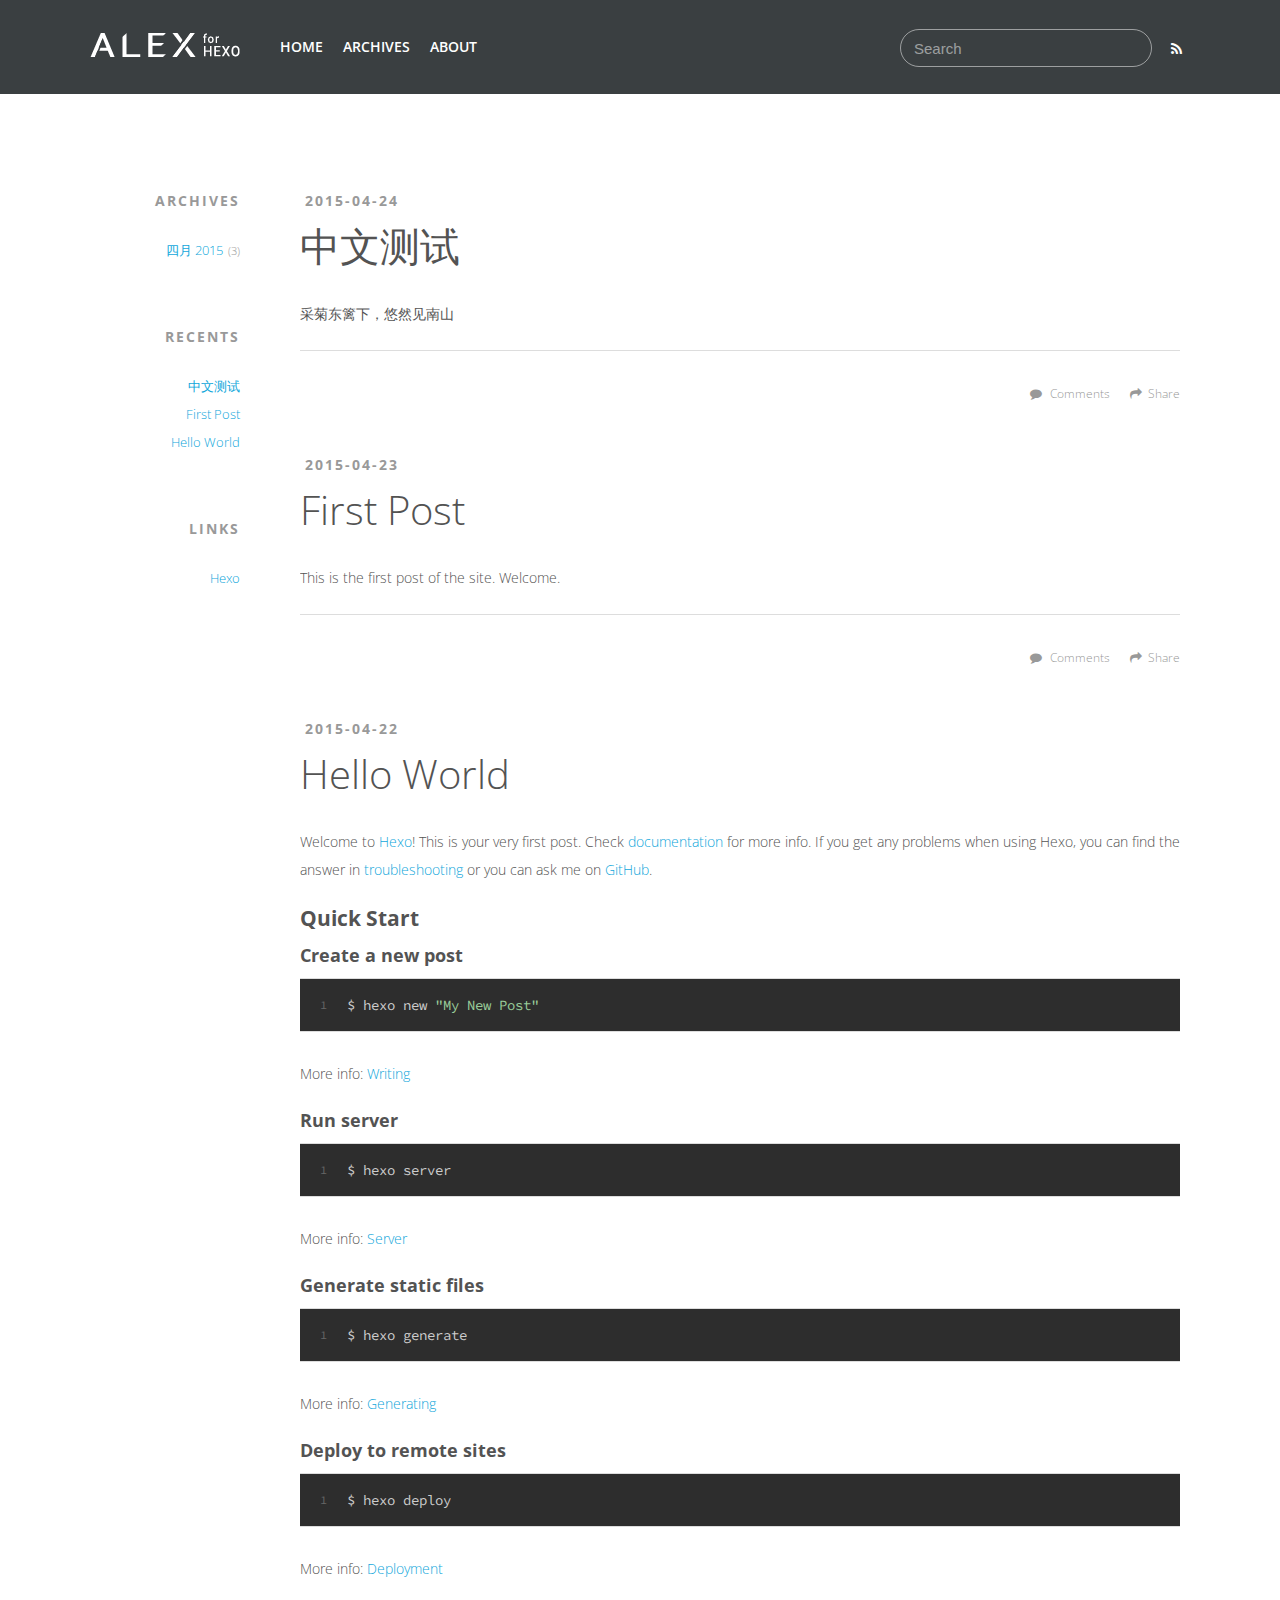
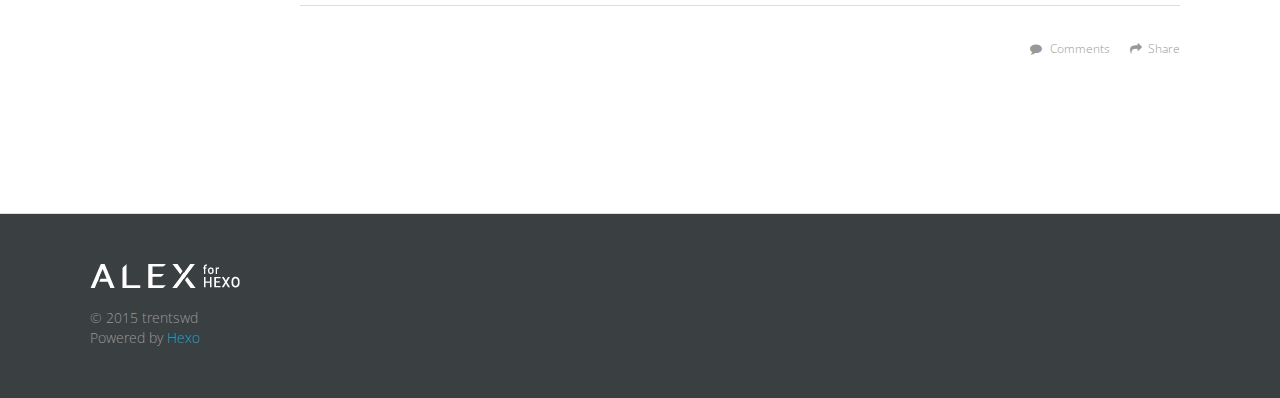
==== index.html @ 7933e140 "initial commit a breef blog base" ====
<!DOCTYPE html>
<html>
<head>
  <meta charset="utf-8">
  
  <title>A Shred</title>
  <meta name="viewport" content="width=device-width, initial-scale=1, maximum-scale=1">
  <meta name="description">
<meta property="og:type" content="website">
<meta property="og:title" content="A Shred">
<meta property="og:url" content="http://trentswd.github.io/index.html">
<meta property="og:site_name" content="A Shred">
<meta property="og:description">
<meta name="twitter:card" content="summary">
<meta name="twitter:title" content="A Shred">
<meta name="twitter:description">
  
    <link rel="alternative" href="/atom.xml" title="A Shred" type="application/atom+xml">
  
  
    <link rel="icon" href="/favicon.png">
  
  <!-- <link href='http://fonts.googleapis.com/css?family=Open+Sans:400,600' rel='stylesheet' type='text/css'> -->
  <!-- <link href="//fonts.googleapis.com/css?family=Source+Code+Pro:400,700" rel="stylesheet" type="text/css"> -->
  <link href="//fonts.useso.com/css?family=Source+Code+Pro:400,700" rel="stylesheet" type="text/css">
  <link href='//fonts.useso.com/css?family=Open+Sans:300,600' rel='stylesheet' type='text/css'>
  <link rel="stylesheet" href="/css/style.css" type="text/css">
  

</head>
<body>
  <div id="container">
    <div id="wrap">
      <header id="header">
  <div id="header-outer" class="outer">
    <a href="/" class="logo">A Shred</a>
    <div id="header-inner" class="inner">
      <nav id="main-nav">
        <a id="main-nav-toggle" class="nav-icon"></a>
        
          <a class="main-nav-link" href="/">Home</a>
        
          <a class="main-nav-link" href="/archives">Archives</a>
        
          <a class="main-nav-link" href="/about/index.html">About</a>
        
      </nav>
      <nav id="sub-nav">
        <div id="search-form-wrap">
          <form action="//google.com/search" method="get" accept-charset="UTF-8" class="search-form"><input type="search" name="q" results="0" class="search-form-input" placeholder="Search"><button type="submit" class="search-form-submit">&#xF002;</button><input type="hidden" name="q" value="site:http://trentswd.github.io"></form>
        </div>
        <a id="nav-search-btn" class="nav-icon" title="Search"></a>
        
          <a id="nav-rss-link" class="nav-icon" href="/atom.xml" title="RSS Feed"></a>
        
        
      </nav>
    </div>
  </div>
</header>
      <nav id="mobile-nav" class="off">
  
    <a href="/" class="mobile-nav-link">Home</a>
  
    <a href="/archives" class="mobile-nav-link">Archives</a>
  
    <a href="/about/index.html" class="mobile-nav-link">About</a>
  
  <div id="search-form-wrap-mobile">
    <form action="//google.com/search" method="get" accept-charset="UTF-8" class="search-form"><input type="search" name="q" results="0" class="search-form-input" placeholder="Search"><button type="submit" class="search-form-submit">&#xF002;</button><input type="hidden" name="q" value="site:http://trentswd.github.io"></form>
  </div>
</nav>
      <div class="outer">
        
          <aside id="sidebar">
  
    
  
    
  <div class="widget-wrap">
    <h3 class="widget-title">Archives</h3>
    <div class="widget">
      <ul class="archive-list"><li class="archive-list-item"><a class="archive-list-link" href="/archives/2015/04/">四月 2015</a><span class="archive-list-count">3</span></li></ul>
    </div>
  </div>

  
    
  <div class="widget-wrap">
    <h3 class="widget-title">Recents</h3>
    <div class="widget">
      <ul>
        
          <li>
            <a href="/2015/04/24/中文测试/">中文测试</a>
          </li>
        
          <li>
            <a href="/2015/04/23/First-Post/">First Post</a>
          </li>
        
          <li>
            <a href="/2015/04/22/hello-world/">Hello World</a>
          </li>
        
      </ul>
    </div>
  </div>

  
    
  
    
  
    
  <div class="widget-wrap">
    <h3 class="widget-title">links</h3>
    <div class="widget">
      <ul>
        
          <li>
            <a href="http://hexo.io">Hexo</a>
          </li>
        
      </ul>
    </div>
  </div>

  
</aside>
        
        <section id="main">
  
    <article id="post-中文测试" class="article article-type-post" itemscope itemprop="blogPost">
  <div class="article-meta">
    <a href="/2015/04/24/中文测试/" class="article-date">
  <time datetime="2015-04-24T03:18:01.000Z" itemprop="datePublished">2015-04-24</time>
</a>
    
  </div>
  <div class="article-inner">
    
    
      <header class="article-header">
        
  
    <h1 itemprop="name">
      <a class="article-title" href="/2015/04/24/中文测试/">中文测试</a>
    </h1>
  

      </header>
    
    <div class="article-entry" itemprop="articleBody">
      
        <p>采菊东篱下，悠然见南山</p>

      
    </div>
    <footer class="article-footer">
      <a data-url="http://trentswd.github.io/2015/04/24/中文测试/" data-id="ci8v1ycns000234nu5b3w2umo" class="article-share-link">Share</a>
      
        <a href="http://trentswd.github.io/2015/04/24/中文测试/#disqus_thread" class="article-comment-link">Comments</a>
      
      
    </footer>
  </div>
  
</article>


  
    <article id="post-First-Post" class="article article-type-post" itemscope itemprop="blogPost">
  <div class="article-meta">
    <a href="/2015/04/23/First-Post/" class="article-date">
  <time datetime="2015-04-23T01:36:47.000Z" itemprop="datePublished">2015-04-23</time>
</a>
    
  </div>
  <div class="article-inner">
    
    
      <header class="article-header">
        
  
    <h1 itemprop="name">
      <a class="article-title" href="/2015/04/23/First-Post/">First Post</a>
    </h1>
  

      </header>
    
    <div class="article-entry" itemprop="articleBody">
      
        <p>This is the first post of the site. Welcome.</p>

      
    </div>
    <footer class="article-footer">
      <a data-url="http://trentswd.github.io/2015/04/23/First-Post/" data-id="ci8v1ycnm000034nuiwbfk5cx" class="article-share-link">Share</a>
      
        <a href="http://trentswd.github.io/2015/04/23/First-Post/#disqus_thread" class="article-comment-link">Comments</a>
      
      
    </footer>
  </div>
  
</article>


  
    <article id="post-hello-world" class="article article-type-post" itemscope itemprop="blogPost">
  <div class="article-meta">
    <a href="/2015/04/22/hello-world/" class="article-date">
  <time datetime="2015-04-22T06:44:03.000Z" itemprop="datePublished">2015-04-22</time>
</a>
    
  </div>
  <div class="article-inner">
    
    
      <header class="article-header">
        
  
    <h1 itemprop="name">
      <a class="article-title" href="/2015/04/22/hello-world/">Hello World</a>
    </h1>
  

      </header>
    
    <div class="article-entry" itemprop="articleBody">
      
        <p>Welcome to <a href="http://hexo.io/" target="_blank" rel="external">Hexo</a>! This is your very first post. Check <a href="http://hexo.io/docs/" target="_blank" rel="external">documentation</a> for more info. If you get any problems when using Hexo, you can find the answer in <a href="http://hexo.io/docs/troubleshooting.html" target="_blank" rel="external">troubleshooting</a> or you can ask me on <a href="https://github.com/hexojs/hexo/issues" target="_blank" rel="external">GitHub</a>.</p>
<h2 id="Quick_Start">Quick Start</h2><h3 id="Create_a_new_post">Create a new post</h3><figure class="highlight bash"><table><tr><td class="gutter"><pre><span class="line">1</span><br></pre></td><td class="code"><pre><span class="line">$ hexo new <span class="string">"My New Post"</span></span><br></pre></td></tr></table></figure>
<p>More info: <a href="http://hexo.io/docs/writing.html" target="_blank" rel="external">Writing</a></p>
<h3 id="Run_server">Run server</h3><figure class="highlight bash"><table><tr><td class="gutter"><pre><span class="line">1</span><br></pre></td><td class="code"><pre><span class="line">$ hexo server</span><br></pre></td></tr></table></figure>
<p>More info: <a href="http://hexo.io/docs/server.html" target="_blank" rel="external">Server</a></p>
<h3 id="Generate_static_files">Generate static files</h3><figure class="highlight bash"><table><tr><td class="gutter"><pre><span class="line">1</span><br></pre></td><td class="code"><pre><span class="line">$ hexo generate</span><br></pre></td></tr></table></figure>
<p>More info: <a href="http://hexo.io/docs/generating.html" target="_blank" rel="external">Generating</a></p>
<h3 id="Deploy_to_remote_sites">Deploy to remote sites</h3><figure class="highlight bash"><table><tr><td class="gutter"><pre><span class="line">1</span><br></pre></td><td class="code"><pre><span class="line">$ hexo deploy</span><br></pre></td></tr></table></figure>
<p>More info: <a href="http://hexo.io/docs/deployment.html" target="_blank" rel="external">Deployment</a></p>

      
    </div>
    <footer class="article-footer">
      <a data-url="http://trentswd.github.io/2015/04/22/hello-world/" data-id="ci8v1ycnu000334nund1xyxho" class="article-share-link">Share</a>
      
        <a href="http://trentswd.github.io/2015/04/22/hello-world/#disqus_thread" class="article-comment-link">Comments</a>
      
      
    </footer>
  </div>
  
</article>


  
  
</section>
      </div>
      <footer id="footer">
  
  <div class="outer">
    <div id="footer-info" class="inner">
      <a href="/" class="logo">A Shred</a>
      &copy; 2015 trentswd<br>
      Powered by <a href="http://hexo.io/" target="_blank">Hexo</a>
    </div>
  </div>
</footer>
    </div>
    
<script>
  var disqus_shortname = 'trentswdgithubio';
  
  (function(){
    var dsq = document.createElement('script');
    dsq.type = 'text/javascript';
    dsq.async = true;
    dsq.src = '//' + disqus_shortname + '.disqus.com/count.js';
    (document.getElementsByTagName('head')[0] || document.getElementsByTagName('body')[0]).appendChild(dsq);
  })();
</script>


<script src="/js/jquery.min.js" type="text/javascript"></script>
<script src="/js/jquery.scrollLoading.js" type="text/javascript"></script>


  <link rel="stylesheet" href="/fancybox/jquery.fancybox.css" type="text/css">
  <script src="/fancybox/jquery.fancybox.pack.js" type="text/javascript"></script>


<script src="/js/script.js" type="text/javascript"></script>

  </div>
</body>
</html>
---- css/style.css ----
body {
  width: 100%;
}
body:before,
body:after {
  content: "";
  display: table;
}
body:after {
  clear: both;
}
html,
body,
div,
span,
applet,
object,
iframe,
h1,
h2,
h3,
h4,
h5,
h6,
p,
blockquote,
pre,
a,
abbr,
acronym,
address,
big,
cite,
code,
del,
dfn,
em,
img,
ins,
kbd,
q,
s,
samp,
small,
strike,
strong,
sub,
sup,
tt,
var,
dl,
dt,
dd,
ol,
ul,
li,
fieldset,
form,
label,
legend,
table,
caption,
tbody,
tfoot,
thead,
tr,
th,
td {
  margin: 0;
  padding: 0;
  border: 0;
  outline: 0;
  font-weight: inherit;
  font-style: inherit;
  font-family: inherit;
  font-size: 100%;
  vertical-align: baseline;
}
body {
  line-height: 1;
  color: #000;
  background: #fff;
}
ol,
ul {
  list-style: none;
}
table {
  border-collapse: separate;
  border-spacing: 0;
  vertical-align: middle;
}
caption,
th,
td {
  text-align: left;
  font-weight: normal;
  vertical-align: middle;
}
a img {
  border: none;
}
input,
button {
  margin: 0;
  padding: 0;
}
input::-moz-focus-inner,
button::-moz-focus-inner {
  border: 0;
  padding: 0;
}
@font-face {
  font-family: FontAwesome;
  font-style: normal;
  font-weight: normal;
  src: url("fonts/fontawesome-webfont.eot?v=#4.0.3");
  src: url("fonts/fontawesome-webfont.eot?#iefix&v=#4.0.3") format("embedded-opentype"), url("fonts/fontawesome-webfont.woff?v=#4.0.3") format("woff"), url("fonts/fontawesome-webfont.ttf?v=#4.0.3") format("truetype"), url("fonts/fontawesome-webfont.svg#fontawesomeregular?v=#4.0.3") format("svg");
}
html,
body,
#container {
  height: 100%;
}
body {
  background: #fff;
  font: 14px 'Open Sans', "Microsoft Yahei";
  font-weight: 300;
  -webkit-text-size-adjust: 100%;
}
.outer {
  max-width: 1100px;
  margin: 0 auto;
}
.outer:before,
.outer:after {
  content: "";
  display: table;
}
.outer:after {
  clear: both;
}
.left,
.alignleft {
  float: left;
}
.right,
.alignright {
  float: right;
}
.clear {
  clear: both;
}
#container {
  position: relative;
}
.mobile-nav-on {
  overflow: hidden;
}
#wrap {
  width: 100%;
  background: #fff;
}
#container #wrap > .outer {
  padding: 0px 20px;
  opacity: 0;
  -webkit-transition: opacity 0.3s ease-in;
  -moz-transition: opacity 0.3s ease-in;
  -ms-transition: opacity 0.3s ease-in;
  transition: opacity 0.3s ease-in;
}
#container #wrap > .outer.open {
  opacity: 1;
}
#mobile-nav {
  display: none;
}
.logo {
  display: block;
  width: 150px;
  height: 24px;
  background: url("images/logo.png") no-repeat;
  -webkit-background-size: 150px 24px;
  -moz-background-size: 150px 24px;
  background-size: 150px 24px;
  text-indent: -9999px;
}
@media screen and (min-width: 768px) {
  #main {
    display: inline;
    float: left;
    width: 80%;
    margin: 0 0.9090909090909%;
  }
}
.article-date,
.article-category-link,
.archive-year,
.widget-title {
  text-decoration: none;
  text-transform: uppercase;
  letter-spacing: 2px;
  color: #999;
  margin-bottom: 1em;
  margin-left: 5px;
  line-height: 1em;
  text-shadow: 0 1px #fff;
  font-weight: bold;
}
.article-inner h1,
.article-entry h1,
.archive-article-inner h1,
.widget h1 {
  font-size: 2em;
}
.article-inner h2,
.article-entry h2,
.archive-article-inner h2,
.widget h2 {
  font-size: 1.5em;
}
.article-inner h3,
.article-entry h3,
.archive-article-inner h3,
.widget h3 {
  font-size: 1.3em;
}
.article-inner h4,
.article-entry h4,
.archive-article-inner h4,
.widget h4 {
  font-size: 1.2em;
}
.article-inner h5,
.article-entry h5,
.archive-article-inner h5,
.widget h5 {
  font-size: 1em;
}
.article-inner h6,
.article-entry h6,
.archive-article-inner h6,
.widget h6 {
  font-size: 1em;
  color: #999;
}
.article-inner hr,
.article-entry hr,
.archive-article-inner hr,
.widget hr {
  border: 1px dashed #ddd;
}
.article-inner strong,
.article-entry strong,
.archive-article-inner strong,
.widget strong {
  font-weight: bold;
}
.article-inner em,
.article-entry em,
.archive-article-inner em,
.widget em,
.article-inner cite,
.article-entry cite,
.archive-article-inner cite,
.widget cite {
  font-style: italic;
}
.article-inner sup,
.article-entry sup,
.archive-article-inner sup,
.widget sup,
.article-inner sub,
.article-entry sub,
.archive-article-inner sub,
.widget sub {
  font-size: 0.75em;
  line-height: 0;
  position: relative;
  vertical-align: baseline;
}
.article-inner sup,
.article-entry sup,
.archive-article-inner sup,
.widget sup {
  top: -0.5em;
}
.article-inner sub,
.article-entry sub,
.archive-article-inner sub,
.widget sub {
  bottom: -0.2em;
}
.article-inner small,
.article-entry small,
.archive-article-inner small,
.widget small {
  font-size: 0.85em;
}
.article-inner acronym,
.article-entry acronym,
.archive-article-inner acronym,
.widget acronym,
.article-inner abbr,
.article-entry abbr,
.archive-article-inner abbr,
.widget abbr {
  border-bottom: 1px dotted;
}
.article-inner ul,
.article-entry ul,
.archive-article-inner ul,
.widget ul,
.article-inner ol,
.article-entry ol,
.archive-article-inner ol,
.widget ol,
.article-inner dl,
.article-entry dl,
.archive-article-inner dl,
.widget dl {
  margin: 0 20px;
  line-height: 28px;
}
.article-inner ul ul,
.article-entry ul ul,
.archive-article-inner ul ul,
.widget ul ul,
.article-inner ol ul,
.article-entry ol ul,
.archive-article-inner ol ul,
.widget ol ul,
.article-inner ul ol,
.article-entry ul ol,
.archive-article-inner ul ol,
.widget ul ol,
.article-inner ol ol,
.article-entry ol ol,
.archive-article-inner ol ol,
.widget ol ol {
  margin-top: 0;
  margin-bottom: 0;
}
.article-inner ul,
.article-entry ul,
.archive-article-inner ul,
.widget ul {
  list-style: disc;
}
.article-inner ol,
.article-entry ol,
.archive-article-inner ol,
.widget ol {
  list-style: decimal;
}
.article-inner dt,
.article-entry dt,
.archive-article-inner dt,
.widget dt {
  font-weight: bold;
}
#header {
  height: 0px;
  position: relative;
  background: #3a3f41;
  margin-bottom: 50px;
  padding: 0px 20px;
  -webkit-transition: height 0.2s ease-in;
  -moz-transition: height 0.2s ease-in;
  -ms-transition: height 0.2s ease-in;
  transition: height 0.2s ease-in;
}
#header.open {
  height: 94px;
}
#header .logo {
  float: left;
  margin: 33px 30px 0 0;
}
#header-outer {
  height: 100%;
  position: relative;
}
#header-inner {
  display: block;
  height: 100%;
  overflow: hidden;
}
#main-nav {
  position: relative;
  float: left;
  top: 37px;
}
.nav-icon,
.main-nav-link {
  float: left;
  color: #fff;
  text-decoration: none;
  -webkit-transition: color 0.2s;
  -moz-transition: color 0.2s;
  -ms-transition: color 0.2s;
  transition: color 0.2s;
  display: block;
  padding: 0px 10px;
  text-transform: uppercase;
}
.nav-icon:hover,
.main-nav-link:hover {
  color: #11a7db;
}
.nav-icon {
  font-family: FontAwesome;
  text-align: center;
  font-size: 14px;
  width: 14px;
  height: 14px;
  padding: 5px 7px;
  position: relative;
  cursor: pointer;
  float: left;
  top: 37px;
}
.main-nav-link {
  font-family: 'Open Sans', "Microsoft Yahei";
  font-weight: 600;
}
@media screen and (max-width: 479px) {
  .main-nav-link {
    display: none;
  }
}
#main-nav-toggle {
  display: none;
}
#main-nav-toggle:before {
  content: "\f0c9";
}
@media screen and (max-width: 479px) {
  #main-nav-toggle {
    display: block;
  }
}
#sub-nav {
  float: right;
}
#nav-rss-link:before {
  content: "\f09e";
}
#nav-github-link:before {
  content: "\f113";
}
#nav-search-btn {
  display: none;
}
#nav-search-btn:before {
  content: "\f002";
}
#search-form-wrap {
  float: left;
  margin: 29px 10px 0 22px;
}
@media screen and (max-width: 479px) {
  #search-form-wrap {
    width: 100%;
    right: -100%;
  }
}
.search-form-input {
  -webkit-appearance: none;
  -moz-appearance: none;
  appearance: none;
  padding: 0 13px;
  border: 1px solid rgba(255,255,255,0.5);
  height: 38px;
  width: 252px;
  font-size: 15px;
  font-weight: 400;
  background: none;
  display: inline-block;
  -webkit-box-shadow: none;
  box-shadow: none;
  -webkit-border-radius: 20px;
  border-radius: 20px;
  outline: none;
  -webkit-transition: background 0.2s;
  -moz-transition: background 0.2s;
  -ms-transition: background 0.2s;
  transition: background 0.2s;
}
.search-form-input:focus {
  background: #fff;
}
.search-form-input::-webkit-input-placeholder {
  color: rgba(255,255,255,0.5);
}
.search-form-input:-moz-placeholder {
  color: rgba(255,255,255,0.5);
}
.search-form-input::-moz-placeholder {
  color: rgba(255,255,255,0.5);
}
.search-form-input:-ms-input-placeholder {
  color: rgba(255,255,255,0.5);
}
.search-form-submit {
  display: none;
}
.article {
  margin: 50px 0;
}
.article-inner {
  overflow: hidden;
}
.article-meta:before,
.article-meta:after {
  content: "";
  display: table;
}
.article-meta:after {
  clear: both;
}
.article-date {
  float: left;
}
.article-category {
  float: left;
  line-height: 1em;
  color: #ccc;
  text-shadow: 0 1px #fff;
  margin-left: 8px;
}
.article-category:before {
  content: "\2022";
}
.article-category-link {
  margin: 0 12px 1em;
}
.article-header {
  padding: 0px 0px 0;
  margin-bottom: 30px;
}
.article-title {
  text-decoration: none;
  font-size: 40px !important;
  font-weight: 300;
  color: #535353;
  line-height: 1.2;
  -webkit-transition: color 0.2s;
  -moz-transition: color 0.2s;
  -ms-transition: color 0.2s;
  transition: color 0.2s;
}
a.article-title:hover {
  color: #11a7db;
}
.article-entry {
  color: #535353;
  padding: 0 0px;
}
.article-entry:before,
.article-entry:after {
  content: "";
  display: table;
}
.article-entry:after {
  clear: both;
}
.article-entry p,
.article-entry table {
  line-height: 28px;
  margin: 0 0 22px 0;
}
.article-entry h1,
.article-entry h2,
.article-entry h3,
.article-entry h4,
.article-entry h5,
.article-entry h6 {
  font-weight: bold;
}
.article-entry h1,
.article-entry h2,
.article-entry h3,
.article-entry h4,
.article-entry h5,
.article-entry h6 {
  line-height: 1.2;
  margin: 14px 0 11px 0;
}
.article-entry a {
  color: #11a7db;
  text-decoration: none;
}
.article-entry a:hover {
  text-decoration: underline;
}
.article-entry ul,
.article-entry ol,
.article-entry dl {
  margin-top: 28px;
  margin-bottom: 28px;
}
.article-entry img,
.article-entry video {
  max-width: 100%;
  height: auto;
  display: block;
  margin: auto;
}
.article-entry iframe {
  border: none;
}
.article-entry table {
  width: 100%;
  border-collapse: collapse;
  border-spacing: 0;
}
.article-entry th {
  font-weight: bold;
  border-bottom: 3px solid #ddd;
  padding-bottom: 0.5em;
}
.article-entry td {
  border-bottom: 1px solid #ddd;
  padding: 10px 0;
}
.article-entry blockquote {
  font-family: Georgia, "Times New Roman", serif;
  font-size: 1.4em;
  margin: 28px 20px;
  text-align: center;
}
.article-entry blockquote footer {
  font-size: 14px;
  margin: 20px 0;
  font-family: "Helvetica Neue", Helvetica, Arial, sans-serif;
}
.article-entry blockquote footer cite:before {
  content: "—";
  padding: 0 0.5em;
}
.article-entry .pullquote {
  text-align: left;
  width: 45%;
  margin: 0;
}
.article-entry .pullquote.left {
  margin-left: 0.5em;
  margin-right: 1em;
}
.article-entry .pullquote.right {
  margin-right: 0.5em;
  margin-left: 1em;
}
.article-entry .caption {
  color: #999;
  display: block;
  font-size: 0.9em;
  margin-top: 0.5em;
  position: relative;
  text-align: center;
}
.article-entry .video-container {
  position: relative;
  padding-top: 56.25%;
  height: 0;
  overflow: hidden;
}
.article-entry .video-container iframe,
.article-entry .video-container object,
.article-entry .video-container embed {
  position: absolute;
  top: 0;
  left: 0;
  width: 100%;
  height: 100%;
  margin-top: 0;
}
.article-entry a.fancybox {
  display: block;
  text-align: center;
  line-height: 0;
}
.article-entry .img-wrap {
  position: relative;
  display: inline-block;
  margin: 0 auto;
  min-width: 48px;
  min-height: 48px;
}
.article-entry .img-wrap:before {
  content: '';
  position: absolute;
  z-index: 1;
  top: 50%;
  left: 50%;
  width: 48px;
  height: 48px;
  margin-left: -24px;
  margin-top: -24px;
  -webkit-border-radius: 4px;
  border-radius: 4px;
  background: url("images/preloader.gif") center center no-repeat, rgba(0,0,0,0.9);
  -webkit-background-size: 24px 24px;
  -moz-background-size: 24px 24px;
  background-size: 24px 24px;
}
.article-more-link a {
  display: inline-block;
  line-height: 1em;
  padding: 6px 15px;
  -webkit-border-radius: 15px;
  border-radius: 15px;
  background: #fff;
  color: #999;
  text-shadow: 0 1px #fff;
  text-decoration: none;
}
.article-more-link a:hover {
  background: #11a7db;
  color: #fff;
  text-decoration: none;
  text-shadow: 0 1px #0e86af;
}
.article-footer {
  font-size: 0.85em;
  line-height: 28px;
  border-top: 1px solid #ddd;
  padding-top: 28px;
  margin: 0 0px 0px;
}
.article-footer:before,
.article-footer:after {
  content: "";
  display: table;
}
.article-footer:after {
  clear: both;
}
.article-footer a {
  color: #999;
  text-decoration: none;
}
.article-footer a:hover {
  color: #535353;
}
.article-tag-list {
  list-style: none !important;
  margin: 0px 5px !important;
}
.article-tag-list-item {
  float: left;
  margin-right: 10px;
}
.article-tag-list-link:before {
  content: "#";
}
.article-comment-link {
  float: right;
}
.article-comment-link:before {
  content: "\f075";
  font-family: FontAwesome;
  padding-right: 8px;
}
.article-share-link {
  cursor: pointer;
  float: right;
  margin-left: 20px;
}
.article-share-link:before {
  content: "\f064";
  font-family: FontAwesome;
  padding-right: 6px;
}
#article-nav {
  position: relative;
}
#article-nav:before,
#article-nav:after {
  content: "";
  display: table;
}
#article-nav:after {
  clear: both;
}
@media screen and (min-width: 768px) {
  #article-nav {
    margin: 50px 0;
  }
  #article-nav:before {
    width: 8px;
    height: 8px;
    position: absolute;
    top: 50%;
    left: 50%;
    margin-top: -4px;
    margin-left: -4px;
    content: "";
    -webkit-border-radius: 50%;
    border-radius: 50%;
    background: #ddd;
    -webkit-box-shadow: 0 1px 2px #fff;
    box-shadow: 0 1px 2px #fff;
  }
}
.article-nav-link-wrap {
  text-decoration: none;
  text-shadow: 0 1px #fff;
  color: #999;
  -webkit-box-sizing: border-box;
  -moz-box-sizing: border-box;
  box-sizing: border-box;
  margin-top: 50px;
  text-align: center;
  display: block;
}
.article-nav-link-wrap:hover {
  color: #535353;
}
@media screen and (min-width: 768px) {
  .article-nav-link-wrap {
    width: 50%;
    margin-top: 0;
  }
}
@media screen and (min-width: 768px) {
  #article-nav-newer {
    float: left;
    text-align: right;
    padding-right: 20px;
  }
}
@media screen and (min-width: 768px) {
  #article-nav-older {
    float: right;
    text-align: left;
    padding-left: 20px;
  }
}
.article-nav-caption {
  text-transform: uppercase;
  letter-spacing: 2px;
  color: #ddd;
  line-height: 1em;
  font-weight: bold;
}
#article-nav-newer .article-nav-caption {
  margin-right: -2px;
}
.article-nav-title {
  font-size: 0.85em;
  line-height: 28px;
  margin-top: 0.5em;
}
.article-share-box {
  position: absolute;
  display: none;
  background: #fff;
  -webkit-box-shadow: 1px 2px 10px rgba(0,0,0,0.2);
  box-shadow: 1px 2px 10px rgba(0,0,0,0.2);
  -webkit-border-radius: 3px;
  border-radius: 3px;
  margin-left: -145px;
  overflow: hidden;
  z-index: 1;
}
.article-share-box.on {
  display: block;
}
.article-share-input {
  width: 100%;
  background: none;
  -webkit-box-sizing: border-box;
  -moz-box-sizing: border-box;
  box-sizing: border-box;
  font: 14px "Helvetica Neue", Helvetica, Arial, sans-serif;
  padding: 0 15px;
  color: #535353;
  outline: none;
  border: 1px solid #ddd;
  -webkit-border-radius: 3px 3px 0 0;
  border-radius: 3px 3px 0 0;
  height: 36px;
  line-height: 36px;
}
.article-share-links {
  background: #fff;
}
.article-share-links:before,
.article-share-links:after {
  content: "";
  display: table;
}
.article-share-links:after {
  clear: both;
}
.article-share-twitter,
.article-share-facebook,
.article-share-pinterest,
.article-share-google {
  width: 50px;
  height: 36px;
  display: block;
  float: left;
  position: relative;
  color: #999;
  text-shadow: 0 1px #fff;
}
.article-share-twitter:before,
.article-share-facebook:before,
.article-share-pinterest:before,
.article-share-google:before {
  font-size: 20px;
  font-family: FontAwesome;
  width: 20px;
  height: 20px;
  position: absolute;
  top: 50%;
  left: 50%;
  margin-top: -10px;
  margin-left: -10px;
  text-align: center;
}
.article-share-twitter:hover,
.article-share-facebook:hover,
.article-share-pinterest:hover,
.article-share-google:hover {
  color: #fff;
}
.article-share-twitter:before {
  content: "\f099";
}
.article-share-twitter:hover {
  background: #00aced;
  text-shadow: 0 1px #008abe;
}
.article-share-facebook:before {
  content: "\f09a";
}
.article-share-facebook:hover {
  background: #3b5998;
  text-shadow: 0 1px #2f477a;
}
.article-share-pinterest:before {
  content: "\f0d2";
}
.article-share-pinterest:hover {
  background: #cb2027;
  text-shadow: 0 1px #a21a1f;
}
.article-share-google:before {
  content: "\f0d5";
}
.article-share-google:hover {
  background: #dd4b39;
  text-shadow: 0 1px #be3221;
}
.article-gallery {
  background: #000;
  position: relative;
}
.article-gallery-photos {
  position: relative;
  overflow: hidden;
}
.article-gallery-img {
  display: none;
  max-width: 100%;
}
.article-gallery-img:first-child {
  display: block;
}
.article-gallery-img.loaded {
  position: absolute;
  display: block;
}
.article-gallery-img img {
  display: block;
  max-width: 100%;
  margin: 0 auto;
}
#comments {
  background: #fff;
  padding: 0px;
  margin: 50px 0;
}
#comments a {
  color: #11a7db;
}
.archives-wrap {
  margin: 50px 0;
}
.archives:before,
.archives:after {
  content: "";
  display: table;
}
.archives:after {
  clear: both;
}
.archive-year-wrap {
  margin-bottom: 1em;
}
.archives {
  -webkit-column-gap: 10px;
  -moz-column-gap: 10px;
  column-gap: 10px;
}
@media screen and (min-width: 480px) and (max-width: 767px) {
  .archives {
    -webkit-column-count: 2;
    -moz-column-count: 2;
    column-count: 2;
  }
}
@media screen and (min-width: 768px) {
  .archives {
    -webkit-column-count: 3;
    -moz-column-count: 3;
    column-count: 3;
  }
}
.archive-article {
  -webkit-column-break-inside: avoid;
  page-break-inside: avoid;
  overflow: hidden;
  break-inside: avoid-column;
}
.archive-article-inner {
  padding: 10px;
  margin-bottom: 15px;
}
.archive-article-title {
  text-decoration: none;
  font-weight: bold;
  color: #535353;
  -webkit-transition: color 0.2s;
  -moz-transition: color 0.2s;
  -ms-transition: color 0.2s;
  transition: color 0.2s;
  line-height: 28px;
}
.archive-article-title:hover {
  color: #11a7db;
}
.archive-article-footer {
  margin-top: 1em;
}
.archive-article-date {
  color: #999;
  text-decoration: none;
  font-size: 0.85em;
  line-height: 1em;
  margin-bottom: 0.5em;
  display: block;
}
#page-nav {
  margin: 50px auto;
  text-align: center;
  color: #999;
  overflow: hidden;
}
#page-nav:before,
#page-nav:after {
  content: "";
  display: table;
}
#page-nav:after {
  clear: both;
}
#page-nav a,
#page-nav span {
  line-height: 1;
  height: 43px;
  text-align: center;
  line-height: 45px;
  font-weight: 600;
  -webkit-border-radius: 4px;
  border-radius: 4px;
  -webkit-transition: color, background 0.2s;
  -moz-transition: color, background 0.2s;
  -ms-transition: color, background 0.2s;
  transition: color, background 0.2s;
}
#page-nav a {
  color: #999;
  text-decoration: none;
}
#page-nav a:hover {
  background: #e8e8e8;
}
#page-nav .prev {
  float: left;
  width: 64px;
}
#page-nav .next {
  float: right;
  width: 64px;
}
#page-nav .page-number {
  display: inline-block;
  margin-right: 5px;
  background: #f6f6f6;
  color: #a6a6a7;
  width: 43px;
}
@media screen and (max-width: 479px) {
  #page-nav .page-number {
    display: none;
  }
}
#page-nav .current {
  font-weight: bold;
  background: #00a9db;
  color: #fff;
}
#page-nav .space {
  color: #ddd;
}
#footer {
  background: #3a3f41;
  padding: 50px 20px;
  border-top: 1px solid #ddd;
  color: #999;
  margin-top: 100px;
  opacity: 0;
  -webkit-transition: opacity 0.2s ease-in;
  -moz-transition: opacity 0.2s ease-in;
  -ms-transition: opacity 0.2s ease-in;
  transition: opacity 0.2s ease-in;
}
#footer.open {
  opacity: 1;
}
#footer a {
  color: #11a7db;
  text-decoration: none;
}
#footer a:hover {
  text-decoration: underline;
}
#footer-info {
  line-height: 20px;
}
#footer-info .logo {
  margin-bottom: 20px;
}
.article-entry pre,
.article-entry .highlight {
  background: #2d2d2d;
  margin: 0 0 28px 0;
  padding: 15px 20px;
  border-style: solid;
  border-color: #ddd;
  border-width: 1px 0;
  overflow: auto;
  color: #ccc;
  line-height: 22px;
}
.article-entry .highlight .gutter pre,
.article-entry .gist .gist-file .gist-data .line-numbers {
  color: #666;
  font-size: 0.85em;
}
.article-entry pre,
.article-entry code {
  font-family: "Source Code Pro", Consolas, Monaco, Menlo, Consolas, monospace;
}
.article-entry code {
  background: #fff;
  text-shadow: 0 1px #fff;
  padding: 0 0.3em;
}
.article-entry pre code {
  background: none;
  text-shadow: none;
  padding: 0;
}
.article-entry .highlight pre {
  border: none;
  margin: 0;
  padding: 0;
}
.article-entry .highlight table {
  margin: 0;
  width: auto;
}
.article-entry .highlight td {
  border: none;
  padding: 0;
}
.article-entry .highlight figcaption {
  font-size: 0.85em;
  color: #999;
  line-height: 1em;
  margin-bottom: 1em;
}
.article-entry .highlight figcaption:before,
.article-entry .highlight figcaption:after {
  content: "";
  display: table;
}
.article-entry .highlight figcaption:after {
  clear: both;
}
.article-entry .highlight figcaption a {
  float: right;
}
.article-entry .highlight .gutter pre {
  text-align: right;
  padding-right: 20px;
}
.article-entry .highlight .line {
  height: 22px;
}
.article-entry .gist {
  margin: 0 0px;
  border-style: solid;
  border-color: #ddd;
  border-width: 1px 0;
  background: #2d2d2d;
  padding: 15px 0px 15px 0;
}
.article-entry .gist .gist-file {
  border: none;
  font-family: "Source Code Pro", Consolas, Monaco, Menlo, Consolas, monospace;
  margin: 0;
}
.article-entry .gist .gist-file .gist-data {
  background: none;
  border: none;
}
.article-entry .gist .gist-file .gist-data .line-numbers {
  background: none;
  border: none;
  padding: 0 20px 0 0;
}
.article-entry .gist .gist-file .gist-data .line-data {
  padding: 0 !important;
}
.article-entry .gist .gist-file .highlight {
  margin: 0;
  padding: 0;
  border: none;
}
.article-entry .gist .gist-file .gist-meta {
  background: #2d2d2d;
  color: #999;
  font: 0.85em "Helvetica Neue", Helvetica, Arial, sans-serif;
  text-shadow: 0 0;
  padding: 0;
  margin-top: 1em;
  margin-left: 0px;
}
.article-entry .gist .gist-file .gist-meta a {
  color: #11a7db;
  font-weight: normal;
}
.article-entry .gist .gist-file .gist-meta a:hover {
  text-decoration: underline;
}
pre .comment,
pre .title {
  color: #999;
}
pre .variable,
pre .attribute,
pre .tag,
pre .regexp,
pre .ruby .constant,
pre .xml .tag .title,
pre .xml .pi,
pre .xml .doctype,
pre .html .doctype,
pre .css .id,
pre .css .class,
pre .css .pseudo {
  color: #f2777a;
}
pre .number,
pre .preprocessor,
pre .built_in,
pre .literal,
pre .params,
pre .constant {
  color: #f99157;
}
pre .class,
pre .ruby .class .title,
pre .css .rules .attribute {
  color: #9c9;
}
pre .string,
pre .value,
pre .inheritance,
pre .header,
pre .ruby .symbol,
pre .xml .cdata {
  color: #9c9;
}
pre .css .hexcolor {
  color: #6cc;
}
pre .function,
pre .python .decorator,
pre .python .title,
pre .ruby .function .title,
pre .ruby .title .keyword,
pre .perl .sub,
pre .javascript .title,
pre .coffeescript .title {
  color: #69c;
}
pre .keyword,
pre .javascript .function {
  color: #c9c;
}
@media screen and (min-width: 480px) and (max-width: 767px) {
  #sidebar {
    display: none;
  }
  #main {
    width: 100%;
  }
  #header {
    margin: 0px;
  }
  #header #main-nav {
    z-index: 1;
    opacity: 1;
    -webkit-transition: opacity 0.2s ease-in;
    -moz-transition: opacity 0.2s ease-in;
    -ms-transition: opacity 0.2s ease-in;
    transition: opacity 0.2s ease-in;
  }
  #header #main-nav.off {
    opacity: 0;
  }
  #header #sub-nav {
    position: absolute;
    right: 0;
    z-index: 1;
  }
  #header #nav-search-btn {
    display: inline-block;
  }
  #header #search-form-wrap .search-form-input {
    -webkit-transition: 0.2s ease-in;
    -moz-transition: 0.2s ease-in;
    -ms-transition: 0.2s ease-in;
    transition: 0.2s ease-in;
    width: 0px;
    opacity: 0;
  }
  #header #search-form-wrap.on .search-form-input {
    width: 252px;
    opacity: 1;
  }
  #footer {
    margin-top: 0px;
  }
}
@media screen and (max-width: 479px) {
  #main {
    width: 100%;
  }
  #main-nav {
    float: right;
  }
  #header {
    margin: 0px;
  }
  #header #search-form-wrap,
  #header #nav-rss-link {
    display: none;
  }
  #header #main-nav-toggle {
    top: 0px;
  }
  #mobile-nav {
    display: block;
    position: relative;
    width: 100%;
    max-height: 1000px;
    overflow: hidden;
    background: #3686be;
    -webkit-transition: max-height 0.2s linear;
    -moz-transition: max-height 0.2s linear;
    -ms-transition: max-height 0.2s linear;
    transition: max-height 0.2s linear;
  }
  #mobile-nav.off {
    max-height: 0px;
  }
  #mobile-nav #search-form-wrap-mobile {
    display: block;
    margin: 15px 20px;
  }
  #mobile-nav #search-form-wrap-mobile .search-form-input {
    width: 100%;
  }
  .mobile-nav-link {
    display: block;
    color: #fff;
    text-align: center;
    text-decoration: none;
    padding: 15px 20px;
    font-weight: 300;
  }
  .mobile-nav-link:hover {
    background-color: #2172ab;
  }
  #sidebar {
    display: none;
  }
  #footer {
    margin-top: 0px;
  }
}
@media only screen and (-webkit-min-device-pixel-ratio: 1.5), only screen and (min--moz-device-pixel-ratio: 1.5), only screen and (min-device-pixel-ratio: 1.5) {
  .img-wrap:before {
    background: url("images/preloader@2x.gif") center center no-repeat, rgba(0,0,0,0.9);
    -webkit-background-size: 24px 24px;
    -moz-background-size: 24px 24px;
    background-size: 24px 24px;
  }
}
#sidebar {
  text-align: right;
}
@media screen and (min-width: 768px) {
  #sidebar {
    display: inline;
    float: left;
    width: 16.3636363636364%;
    margin: 0 0.9090909090909%;
    padding-right: 40px;
    -webkit-box-sizing: border-box;
    -moz-box-sizing: border-box;
    box-sizing: border-box;
  }
}
.widget-wrap {
  margin: 50px 0;
}
.widget {
  color: #535353;
  padding: 15px 0px;
}
.widget a {
  color: #11a7db;
  text-decoration: none;
}
.widget a:hover {
  text-decoration: underline;
}
.widget ul ul,
.widget ol ul,
.widget dl ul,
.widget ul ol,
.widget ol ol,
.widget dl ol,
.widget ul dl,
.widget ol dl,
.widget dl dl {
  margin-left: 15px;
  list-style: disc;
}
.widget {
  line-height: 28px;
  word-wrap: normal;
  font-size: 0.9em;
}
.widget:before,
.widget:after {
  content: "";
  display: table;
}
.widget:after {
  clear: both;
}
.widget ul,
.widget ol {
  list-style: none;
  margin: 0;
}
.widget ul ul,
.widget ol ul,
.widget ul ol,
.widget ol ol {
  margin: 0 20px;
}
.widget ul ul,
.widget ol ul {
  list-style: disc;
}
.widget ul ol,
.widget ol ol {
  list-style: decimal;
}
.category-list-count,
.tag-list-count,
.archive-list-count {
  padding-left: 5px;
  color: #999;
  font-size: 0.85em;
}
.category-list-count:before,
.tag-list-count:before,
.archive-list-count:before {
  content: "(";
}
.category-list-count:after,
.tag-list-count:after,
.archive-list-count:after {
  content: ")";
}
.tagcloud a {
  margin-left: 5px;
  word-wrap: normal;
  float: right;
}
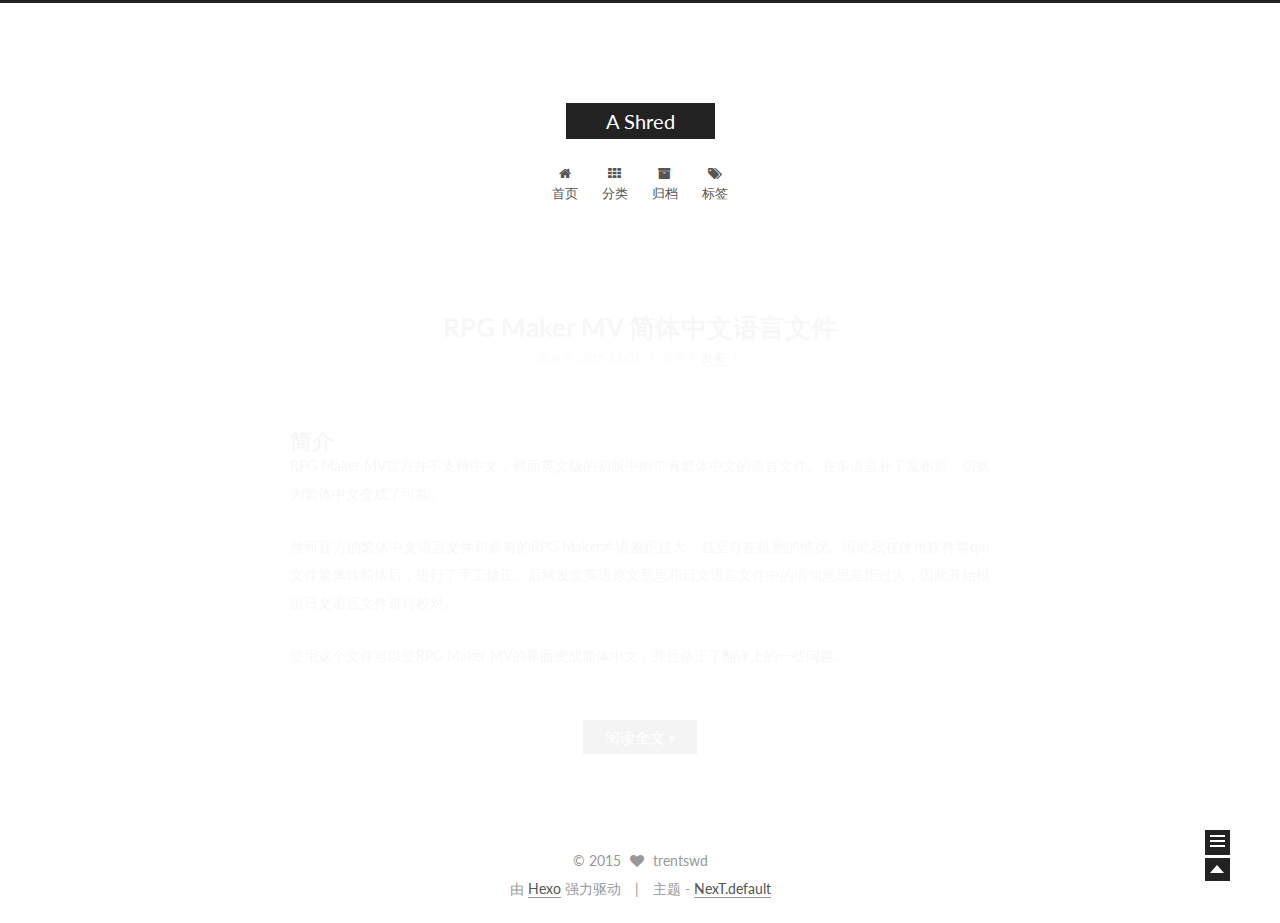
==== commit 9c167a3c: "upload a first open version" ====
--- a/index.html
+++ b/index.html
@@ -1,11 +1,59 @@
-<!DOCTYPE html>
-<html>
+<!doctype html>
+<html class="theme-next   use-motion ">
 <head>
-  <meta charset="utf-8">
-  
-  <title>A Shred</title>
-  <meta name="viewport" content="width=device-width, initial-scale=1, maximum-scale=1">
-  <meta name="description">
+  <meta charset="UTF-8"/>
+<meta http-equiv="X-UA-Compatible" content="IE=edge,chrome=1" />
+<meta name="viewport" content="width=device-width, initial-scale=1, maximum-scale=1"/>
+
+
+
+<meta http-equiv="Cache-Control" content="no-transform" />
+<meta http-equiv="Cache-Control" content="no-siteapp" />
+
+
+
+
+
+
+
+
+
+
+
+
+  <link href="/vendors/fancybox/source/jquery.fancybox.css?v=2.1.5" rel="stylesheet" type="text/css"/>
+
+
+
+
+  <link href="//fonts.googleapis.com/css?family=Lato:300,400,700,400italic&subset=latin,latin-ext" rel="stylesheet" type="text/css">
+
+
+
+<link href="/vendors/font-awesome/css/font-awesome.min.css?v=4.4.0" rel="stylesheet" type="text/css" />
+
+<link href="/css/main.css?v=0.4.5.2" rel="stylesheet" type="text/css" />
+
+
+  <meta name="keywords" content="Hexo, NexT" />
+
+
+
+
+
+  <link rel="alternate" href="/atom.xml" title="A Shred" type="application/atom+xml" />
+
+
+
+
+  <link rel="shortcut icon" type="image/x-icon" href="/favicon.ico?v=0.4.5.2" />
+
+
+
+
+
+
+<meta name="description">
 <meta property="og:type" content="website">
 <meta property="og:title" content="A Shred">
 <meta property="og:url" content="http://trentswd.github.io/index.html">
@@ -14,286 +62,455 @@
 <meta name="twitter:card" content="summary">
 <meta name="twitter:title" content="A Shred">
 <meta name="twitter:description">
-  
-    <link rel="alternative" href="/atom.xml" title="A Shred" type="application/atom+xml">
-  
-  
-    <link rel="icon" href="/favicon.png">
-  
-  <!-- <link href='http://fonts.googleapis.com/css?family=Open+Sans:400,600' rel='stylesheet' type='text/css'> -->
-  <!-- <link href="//fonts.googleapis.com/css?family=Source+Code+Pro:400,700" rel="stylesheet" type="text/css"> -->
-  <link href="//fonts.useso.com/css?family=Source+Code+Pro:400,700" rel="stylesheet" type="text/css">
-  <link href='//fonts.useso.com/css?family=Open+Sans:300,600' rel='stylesheet' type='text/css'>
-  <link rel="stylesheet" href="/css/style.css" type="text/css">
-  
-
+
+
+
+<script type="text/javascript" id="hexo.configuration">
+  var CONFIG = {
+    scheme: 'default',
+    sidebar: 'post',
+    motion: true
+  };
+</script>
+
+  <title> A Shred </title>
 </head>
-<body>
-  <div id="container">
-    <div id="wrap">
-      <header id="header">
-  <div id="header-outer" class="outer">
-    <a href="/" class="logo">A Shred</a>
-    <div id="header-inner" class="inner">
-      <nav id="main-nav">
-        <a id="main-nav-toggle" class="nav-icon"></a>
-        
-          <a class="main-nav-link" href="/">Home</a>
-        
-          <a class="main-nav-link" href="/archives">Archives</a>
-        
-          <a class="main-nav-link" href="/about/index.html">About</a>
-        
-      </nav>
-      <nav id="sub-nav">
-        <div id="search-form-wrap">
-          <form action="//google.com/search" method="get" accept-charset="UTF-8" class="search-form"><input type="search" name="q" results="0" class="search-form-input" placeholder="Search"><button type="submit" class="search-form-submit">&#xF002;</button><input type="hidden" name="q" value="site:http://trentswd.github.io"></form>
+
+<body itemscope itemtype="http://schema.org/WebPage" lang="zh-Hans">
+
+  <!--[if lte IE 8]>
+  <div style=' clear: both; height: 59px; padding:0 0 0 15px; position: relative;margin:0 auto;'>
+    <a href="http://windows.microsoft.com/en-US/internet-explorer/products/ie/home?ocid=ie6_countdown_bannercode">
+      <img src="http://7u2nvr.com1.z0.glb.clouddn.com/picouterie.jpg" border="0" height="42" width="820"
+           alt="You are using an outdated browser. For a faster, safer browsing experience, upgrade for free today or use other browser ,like chrome firefox safari."
+           style='margin-left:auto;margin-right:auto;display: block;'/>
+    </a>
+  </div>
+<![endif]-->
+  
+
+
+
+
+
+
+  <div class="container one-column 
+   page-home 
+">
+    <div class="headband"></div>
+
+    <header id="header" class="header" itemscope itemtype="http://schema.org/WPHeader">
+      <div class="header-inner"><div class="site-meta ">
+  
+
+  <div class="custom-logo-site-title">
+    <a href="/"  class="brand" rel="start">
+      <span class="logo-line-before"><i></i></span>
+      <span class="site-title">A Shred</span>
+      <span class="logo-line-after"><i></i></span>
+    </a>
+  </div>
+  <p class="site-subtitle"></p>
+</div>
+
+<div class="site-nav-toggle">
+  <button>
+    <span class="btn-bar"></span>
+    <span class="btn-bar"></span>
+    <span class="btn-bar"></span>
+  </button>
+</div>
+
+<nav class="site-nav">
+  
+
+  
+    <ul id="menu" class="menu ">
+      
+        
+        <li class="menu-item menu-item-home">
+          <a href="/" rel="section">
+            
+              <i class="menu-item-icon fa fa-home fa-fw"></i> <br />
+            
+            首页
+          </a>
+        </li>
+      
+        
+        <li class="menu-item menu-item-categories">
+          <a href="/categories" rel="section">
+            
+              <i class="menu-item-icon fa fa-th fa-fw"></i> <br />
+            
+            分类
+          </a>
+        </li>
+      
+        
+        <li class="menu-item menu-item-archives">
+          <a href="/archives" rel="section">
+            
+              <i class="menu-item-icon fa fa-archive fa-fw"></i> <br />
+            
+            归档
+          </a>
+        </li>
+      
+        
+        <li class="menu-item menu-item-tags">
+          <a href="/tags" rel="section">
+            
+              <i class="menu-item-icon fa fa-tags fa-fw"></i> <br />
+            
+            标签
+          </a>
+        </li>
+      
+
+      
+      
+    </ul>
+  
+
+  
+</nav>
+
+ </div>
+    </header>
+
+    <main id="main" class="main">
+      <div class="main-inner">
+        <div id="content" class="content">
+          
+  <section id="posts" class="posts-expand">
+
+    
+
+    
+    
+      
+      
+        
+        
+        
+      
+
+      
+    
+
+    
+      
+
+  
+  
+
+  
+  
+  
+
+  <article class="post post-type-normal " itemscope itemtype="http://schema.org/Article">
+
+    
+      <header class="post-header">
+
+        
+        
+          <h1 class="post-title" itemprop="name headline">
+            
+            
+              
+                
+                <a class="post-title-link" href="/2015/12/01/rpg-makar-mv-zh-cn/" itemprop="url">
+                  RPG Maker MV 简体中文语言文件
+                </a>
+              
+            
+          </h1>
+        
+
+        <div class="post-meta">
+          <span class="post-time">
+            发表于
+            <time itemprop="dateCreated" datetime="2015-12-01T23:31:59+09:00" content="2015-12-01">
+              2015-12-01
+            </time>
+          </span>
+
+          
+            <span class="post-category" >
+              &nbsp; | &nbsp; 分类于
+              
+                <span itemprop="about" itemscope itemtype="https://schema.org/Thing">
+                  <a href="/categories/发布/" itemprop="url" rel="index">
+                    <span itemprop="name">发布</span>
+                  </a>
+                </span>
+
+                
+                
+
+              
+            </span>
+          
+
+          
+            
+              <span class="post-comments-count">
+              &nbsp; | &nbsp;
+              <a href="/2015/12/01/rpg-makar-mv-zh-cn/#comments" itemprop="discussionUrl">
+                <span class="post-comments-count disqus-comment-count" data-disqus-identifier="2015/12/01/rpg-makar-mv-zh-cn/" itemprop="commentsCount"></span>
+              </a>
+            </span>
+            
+          
+
+          
+
         </div>
-        <a id="nav-search-btn" class="nav-icon" title="Search"></a>
-        
-          <a id="nav-rss-link" class="nav-icon" href="/atom.xml" title="RSS Feed"></a>
-        
-        
-      </nav>
+      </header>
+    
+
+
+    <div class="post-body">
+
+      
+      
+
+      
+        
+          <h1 id="简介">简介</h1><p>RPG Maker MV官方并不支持中文，然而英文版的初版中附带有繁体中文的语言文件。在多语言补丁发布后，切换为繁体中文变成了可能。</p>
+<p>然而官方的繁体中文语言文件和原有的RPG Maker术语差距过大，甚至存在机翻的情况。因此我在使用软件将qm文件繁体转简体后，进行了手工修正。后续发觉英语原文意思和日文语言文件中的语句意思差距过大，因此开始根据日文语言文件进行校对。</p>
+<p>使用这个文件可以使RPG Maker MV的界面变成简体中文，并且修正了翻译上的一些问题。<br>
+          <div class="post-more-link text-center">
+            <a class="btn" href="/2015/12/01/rpg-makar-mv-zh-cn/#more" rel="contents">
+              阅读全文 &raquo;
+            </a>
+          </div>
+        
+      
+    </div>
+
+    <footer class="post-footer">
+      
+
+      
+
+      
+      
+        <div class="post-eof"></div>
+      
+    </footer>
+  </article>
+
+
+    
+
+  </section>
+
+  
+
+
+        </div>
+
+        
+
+
+        
+
+      </div>
+
+      
+        
+  
+  <div class="sidebar-toggle">
+    <div class="sidebar-toggle-line-wrap">
+      <span class="sidebar-toggle-line sidebar-toggle-line-first"></span>
+      <span class="sidebar-toggle-line sidebar-toggle-line-middle"></span>
+      <span class="sidebar-toggle-line sidebar-toggle-line-last"></span>
     </div>
   </div>
-</header>
-      <nav id="mobile-nav" class="off">
-  
-    <a href="/" class="mobile-nav-link">Home</a>
-  
-    <a href="/archives" class="mobile-nav-link">Archives</a>
-  
-    <a href="/about/index.html" class="mobile-nav-link">About</a>
-  
-  <div id="search-form-wrap-mobile">
-    <form action="//google.com/search" method="get" accept-charset="UTF-8" class="search-form"><input type="search" name="q" results="0" class="search-form-input" placeholder="Search"><button type="submit" class="search-form-submit">&#xF002;</button><input type="hidden" name="q" value="site:http://trentswd.github.io"></form>
+
+  <aside id="sidebar" class="sidebar">
+    <div class="sidebar-inner">
+
+      
+
+      
+
+      <section class="site-overview sidebar-panel  sidebar-panel-active ">
+        <div class="site-author motion-element" itemprop="author" itemscope itemtype="http://schema.org/Person">
+          <img class="site-author-image" src="/media/img/avatar.jpg" alt="trentswd" itemprop="image"/>
+          <p class="site-author-name" itemprop="name">trentswd</p>
+        </div>
+        <p class="site-description motion-element" itemprop="description"></p>
+        <nav class="site-state motion-element">
+          <div class="site-state-item site-state-posts">
+            <a href="/archives">
+              <span class="site-state-item-count">1</span>
+              <span class="site-state-item-name">日志</span>
+            </a>
+          </div>
+
+          <div class="site-state-item site-state-categories">
+            <a href="/categories">
+              <span class="site-state-item-count">1</span>
+              <span class="site-state-item-name">分类</span>
+              </a>
+          </div>
+
+          <div class="site-state-item site-state-tags">
+            <a href="/tags">
+              <span class="site-state-item-count">1</span>
+              <span class="site-state-item-name">标签</span>
+              </a>
+          </div>
+
+        </nav>
+
+        
+          <div class="feed-link motion-element">
+            <a href="/atom.xml" rel="alternate">
+              <i class="fa fa-rss"></i>
+              RSS
+            </a>
+          </div>
+        
+
+        <div class="links-of-author motion-element">
+          
+        </div>
+
+        
+        
+
+        <div class="links-of-author motion-element">
+          
+        </div>
+
+      </section>
+
+      
+
+    </div>
+  </aside>
+
+
+      
+    </main>
+
+    <footer id="footer" class="footer">
+      <div class="footer-inner">
+        <div class="copyright" >
+  
+  &copy; 
+  <span itemprop="copyrightYear">2015</span>
+  <span class="with-love">
+    <i class="icon-next-heart fa fa-heart"></i>
+  </span>
+  <span class="author" itemprop="copyrightHolder">trentswd</span>
+</div>
+
+<div class="powered-by">
+  由 <a class="theme-link" href="http://hexo.io">Hexo</a> 强力驱动
+</div>
+
+<div class="theme-info">
+  主题 -
+  <a class="theme-link" href="https://github.com/iissnan/hexo-theme-next">
+    NexT.default
+  </a>
+</div>
+
+
+
+      </div>
+    </footer>
+
+    <div class="back-to-top"></div>
   </div>
-</nav>
-      <div class="outer">
-        
-          <aside id="sidebar">
-  
-    
-  
-    
-  <div class="widget-wrap">
-    <h3 class="widget-title">Archives</h3>
-    <div class="widget">
-      <ul class="archive-list"><li class="archive-list-item"><a class="archive-list-link" href="/archives/2015/04/">四月 2015</a><span class="archive-list-count">3</span></li></ul>
-    </div>
-  </div>
-
-  
-    
-  <div class="widget-wrap">
-    <h3 class="widget-title">Recents</h3>
-    <div class="widget">
-      <ul>
-        
-          <li>
-            <a href="/2015/04/24/中文测试/">中文测试</a>
-          </li>
-        
-          <li>
-            <a href="/2015/04/23/First-Post/">First Post</a>
-          </li>
-        
-          <li>
-            <a href="/2015/04/22/hello-world/">Hello World</a>
-          </li>
-        
-      </ul>
-    </div>
-  </div>
-
-  
-    
-  
-    
-  
-    
-  <div class="widget-wrap">
-    <h3 class="widget-title">links</h3>
-    <div class="widget">
-      <ul>
-        
-          <li>
-            <a href="http://hexo.io">Hexo</a>
-          </li>
-        
-      </ul>
-    </div>
-  </div>
-
-  
-</aside>
-        
-        <section id="main">
-  
-    <article id="post-中文测试" class="article article-type-post" itemscope itemprop="blogPost">
-  <div class="article-meta">
-    <a href="/2015/04/24/中文测试/" class="article-date">
-  <time datetime="2015-04-24T03:18:01.000Z" itemprop="datePublished">2015-04-24</time>
-</a>
-    
-  </div>
-  <div class="article-inner">
-    
-    
-      <header class="article-header">
-        
-  
-    <h1 itemprop="name">
-      <a class="article-title" href="/2015/04/24/中文测试/">中文测试</a>
-    </h1>
-  
-
-      </header>
-    
-    <div class="article-entry" itemprop="articleBody">
-      
-        <p>采菊东篱下，悠然见南山</p>
-
-      
-    </div>
-    <footer class="article-footer">
-      <a data-url="http://trentswd.github.io/2015/04/24/中文测试/" data-id="ci8v1ycns000234nu5b3w2umo" class="article-share-link">Share</a>
-      
-        <a href="http://trentswd.github.io/2015/04/24/中文测试/#disqus_thread" class="article-comment-link">Comments</a>
-      
-      
-    </footer>
-  </div>
-  
-</article>
-
-
-  
-    <article id="post-First-Post" class="article article-type-post" itemscope itemprop="blogPost">
-  <div class="article-meta">
-    <a href="/2015/04/23/First-Post/" class="article-date">
-  <time datetime="2015-04-23T01:36:47.000Z" itemprop="datePublished">2015-04-23</time>
-</a>
-    
-  </div>
-  <div class="article-inner">
-    
-    
-      <header class="article-header">
-        
-  
-    <h1 itemprop="name">
-      <a class="article-title" href="/2015/04/23/First-Post/">First Post</a>
-    </h1>
-  
-
-      </header>
-    
-    <div class="article-entry" itemprop="articleBody">
-      
-        <p>This is the first post of the site. Welcome.</p>
-
-      
-    </div>
-    <footer class="article-footer">
-      <a data-url="http://trentswd.github.io/2015/04/23/First-Post/" data-id="ci8v1ycnm000034nuiwbfk5cx" class="article-share-link">Share</a>
-      
-        <a href="http://trentswd.github.io/2015/04/23/First-Post/#disqus_thread" class="article-comment-link">Comments</a>
-      
-      
-    </footer>
-  </div>
-  
-</article>
-
-
-  
-    <article id="post-hello-world" class="article article-type-post" itemscope itemprop="blogPost">
-  <div class="article-meta">
-    <a href="/2015/04/22/hello-world/" class="article-date">
-  <time datetime="2015-04-22T06:44:03.000Z" itemprop="datePublished">2015-04-22</time>
-</a>
-    
-  </div>
-  <div class="article-inner">
-    
-    
-      <header class="article-header">
-        
-  
-    <h1 itemprop="name">
-      <a class="article-title" href="/2015/04/22/hello-world/">Hello World</a>
-    </h1>
-  
-
-      </header>
-    
-    <div class="article-entry" itemprop="articleBody">
-      
-        <p>Welcome to <a href="http://hexo.io/" target="_blank" rel="external">Hexo</a>! This is your very first post. Check <a href="http://hexo.io/docs/" target="_blank" rel="external">documentation</a> for more info. If you get any problems when using Hexo, you can find the answer in <a href="http://hexo.io/docs/troubleshooting.html" target="_blank" rel="external">troubleshooting</a> or you can ask me on <a href="https://github.com/hexojs/hexo/issues" target="_blank" rel="external">GitHub</a>.</p>
-<h2 id="Quick_Start">Quick Start</h2><h3 id="Create_a_new_post">Create a new post</h3><figure class="highlight bash"><table><tr><td class="gutter"><pre><span class="line">1</span><br></pre></td><td class="code"><pre><span class="line">$ hexo new <span class="string">"My New Post"</span></span><br></pre></td></tr></table></figure>
-<p>More info: <a href="http://hexo.io/docs/writing.html" target="_blank" rel="external">Writing</a></p>
-<h3 id="Run_server">Run server</h3><figure class="highlight bash"><table><tr><td class="gutter"><pre><span class="line">1</span><br></pre></td><td class="code"><pre><span class="line">$ hexo server</span><br></pre></td></tr></table></figure>
-<p>More info: <a href="http://hexo.io/docs/server.html" target="_blank" rel="external">Server</a></p>
-<h3 id="Generate_static_files">Generate static files</h3><figure class="highlight bash"><table><tr><td class="gutter"><pre><span class="line">1</span><br></pre></td><td class="code"><pre><span class="line">$ hexo generate</span><br></pre></td></tr></table></figure>
-<p>More info: <a href="http://hexo.io/docs/generating.html" target="_blank" rel="external">Generating</a></p>
-<h3 id="Deploy_to_remote_sites">Deploy to remote sites</h3><figure class="highlight bash"><table><tr><td class="gutter"><pre><span class="line">1</span><br></pre></td><td class="code"><pre><span class="line">$ hexo deploy</span><br></pre></td></tr></table></figure>
-<p>More info: <a href="http://hexo.io/docs/deployment.html" target="_blank" rel="external">Deployment</a></p>
-
-      
-    </div>
-    <footer class="article-footer">
-      <a data-url="http://trentswd.github.io/2015/04/22/hello-world/" data-id="ci8v1ycnu000334nund1xyxho" class="article-share-link">Share</a>
-      
-        <a href="http://trentswd.github.io/2015/04/22/hello-world/#disqus_thread" class="article-comment-link">Comments</a>
-      
-      
-    </footer>
-  </div>
-  
-</article>
-
-
-  
-  
-</section>
-      </div>
-      <footer id="footer">
-  
-  <div class="outer">
-    <div id="footer-info" class="inner">
-      <a href="/" class="logo">A Shred</a>
-      &copy; 2015 trentswd<br>
-      Powered by <a href="http://hexo.io/" target="_blank">Hexo</a>
-    </div>
-  </div>
-</footer>
-    </div>
-    
-<script>
-  var disqus_shortname = 'trentswdgithubio';
-  
-  (function(){
-    var dsq = document.createElement('script');
-    dsq.type = 'text/javascript';
-    dsq.async = true;
-    dsq.src = '//' + disqus_shortname + '.disqus.com/count.js';
-    (document.getElementsByTagName('head')[0] || document.getElementsByTagName('body')[0]).appendChild(dsq);
-  })();
-</script>
-
-
-<script src="/js/jquery.min.js" type="text/javascript"></script>
-<script src="/js/jquery.scrollLoading.js" type="text/javascript"></script>
-
-
-  <link rel="stylesheet" href="/fancybox/jquery.fancybox.css" type="text/css">
-  <script src="/fancybox/jquery.fancybox.pack.js" type="text/javascript"></script>
-
-
-<script src="/js/script.js" type="text/javascript"></script>
-
-  </div>
+
+  <script type="text/javascript" src="/vendors/jquery/index.js?v=2.1.3"></script>
+
+  
+  
+
+  
+    
+    
+
+  
+
+    <script type="text/javascript">
+      var disqus_shortname = 'trentswdgithubio';
+      var disqus_identifier = 'index.html';
+      var disqus_title = '';
+      var disqus_url = '';
+
+      function run_disqus_script(disqus_script){
+        var dsq = document.createElement('script');
+        dsq.type = 'text/javascript';
+        dsq.async = true;
+        dsq.src = '//' + disqus_shortname + '.disqus.com/' + disqus_script;
+        (document.getElementsByTagName('head')[0] || document.getElementsByTagName('body')[0]).appendChild(dsq);
+      }
+
+      run_disqus_script('count.js');
+      
+    </script>
+  
+
+
+  
+
+  
+  <script type="text/javascript" src="/vendors/fancybox/source/jquery.fancybox.pack.js"></script>
+  <script type="text/javascript" src="/js/fancy-box.js?v=0.4.5.2"></script>
+
+
+  <script type="text/javascript" src="/js/helpers.js?v=0.4.5.2"></script>
+  <script type="text/javascript" src="/vendors/velocity/velocity.min.js"></script>
+<script type="text/javascript" src="/vendors/velocity/velocity.ui.min.js"></script>
+
+<script type="text/javascript" src="/js/motion.js?v=0.4.5.2" id="motion.global"></script>
+
+
+  <script type="text/javascript" src="/vendors/fastclick/lib/fastclick.min.js?v=1.0.6"></script>
+  <script type="text/javascript" src="/vendors/jquery_lazyload/jquery.lazyload.js?v=1.9.7"></script>
+
+  
+
+  <script type="text/javascript" src="/js/bootstrap.js"></script>
+
+  
+  
+  <script type="text/x-mathjax-config">
+    MathJax.Hub.Config({
+      tex2jax: {
+        inlineMath: [ ['$','$'], ["\\(","\\)"]  ],
+        processEscapes: true,
+        skipTags: ['script', 'noscript', 'style', 'textarea', 'pre', 'code']
+      }
+    });
+  </script>
+
+  <script type="text/x-mathjax-config">
+    MathJax.Hub.Queue(function() {
+      var all = MathJax.Hub.getAllJax(), i;
+      for (i=0; i < all.length; i += 1) {
+        all[i].SourceElement().parentNode.className += ' has-jax';
+      }
+    });
+  </script>
+
+  
+    <script type="text/javascript" src="http://cdn.staticfile.org/mathjax/2.4.0/MathJax.js"></script>
+    <script type="text/javascript" src="http://cdn.staticfile.org/mathjax/2.4.0/config/TeX-AMS-MML_HTMLorMML.js"></script>
+  
+
+
+  
+  
+
 </body>
-</html>+</html>
--- a/css/main.css
+++ b/css/main.css
@@ -0,0 +1,2040 @@
+/* normalize.css v3.0.2 | MIT License | git.io/normalize */
+html {
+  font-family: sans-serif; /* 1 */
+  -ms-text-size-adjust: 100%; /* 2 */
+  -webkit-text-size-adjust: 100%; /* 2 */
+}
+body {
+  margin: 0;
+}
+article,
+aside,
+details,
+figcaption,
+figure,
+footer,
+header,
+hgroup,
+main,
+menu,
+nav,
+section,
+summary {
+  display: block;
+}
+audio,
+canvas,
+progress,
+video {
+  display: inline-block; /* 1 */
+  vertical-align: baseline; /* 2 */
+}
+audio:not([controls]) {
+  display: none;
+  height: 0;
+}
+[hidden],
+template {
+  display: none;
+}
+a {
+  background-color: transparent;
+}
+a:active,
+a:hover {
+  outline: 0;
+}
+abbr[title] {
+  border-bottom: 1px dotted;
+}
+b,
+strong {
+  font-weight: bold;
+}
+dfn {
+  font-style: italic;
+}
+h1 {
+  font-size: 2em;
+  margin: 0.67em 0;
+}
+mark {
+  background: #ff0;
+  color: #000;
+}
+small {
+  font-size: 80%;
+}
+sub,
+sup {
+  font-size: 75%;
+  line-height: 0;
+  position: relative;
+  vertical-align: baseline;
+}
+sup {
+  top: -0.5em;
+}
+sub {
+  bottom: -0.25em;
+}
+img {
+  border: 0;
+}
+svg:not(:root) {
+  overflow: hidden;
+}
+figure {
+  margin: 1em 40px;
+}
+hr {
+  -moz-box-sizing: content-box;
+  box-sizing: content-box;
+  height: 0;
+}
+pre {
+  overflow: auto;
+}
+code,
+kbd,
+pre,
+samp {
+  font-family: monospace, monospace;
+  font-size: 1em;
+}
+button,
+input,
+optgroup,
+select,
+textarea {
+  color: inherit; /* 1 */
+  font: inherit; /* 2 */
+  margin: 0; /* 3 */
+}
+button {
+  overflow: visible;
+}
+button,
+select {
+  text-transform: none;
+}
+button,
+html input[type="button"],
+input[type="reset"],
+input[type="submit"] {
+  -webkit-appearance: button; /* 2 */
+  cursor: pointer; /* 3 */
+}
+button[disabled],
+html input[disabled] {
+  cursor: default;
+}
+button::-moz-focus-inner,
+input::-moz-focus-inner {
+  border: 0;
+  padding: 0;
+}
+input {
+  line-height: normal;
+}
+input[type="checkbox"],
+input[type="radio"] {
+  box-sizing: border-box; /* 1 */
+  padding: 0; /* 2 */
+}
+input[type="number"]::-webkit-inner-spin-button,
+input[type="number"]::-webkit-outer-spin-button {
+  height: auto;
+}
+input[type="search"] {
+  -webkit-appearance: textfield; /* 1 */
+  -moz-box-sizing: content-box;
+  -webkit-box-sizing: content-box; /* 2 */
+  box-sizing: content-box;
+}
+input[type="search"]::-webkit-search-cancel-button,
+input[type="search"]::-webkit-search-decoration {
+  -webkit-appearance: none;
+}
+fieldset {
+  border: 1px solid #c0c0c0;
+  margin: 0 2px;
+  padding: 0.35em 0.625em 0.75em;
+}
+legend {
+  border: 0; /* 1 */
+  padding: 0; /* 2 */
+}
+textarea {
+  overflow: auto;
+}
+optgroup {
+  font-weight: bold;
+}
+table {
+  border-collapse: collapse;
+  border-spacing: 0;
+}
+td,
+th {
+  padding: 0;
+}
+::selection {
+  background: #262a30;
+  color: #fff;
+}
+body {
+  position: relative;
+  font-family: Lato, "PingFang SC", "Microsoft YaHei", sans-serif;
+  font-size: 14px;
+  line-height: 2;
+  color: #555;
+  background: #fff;
+}
+@media (max-width: 767px) {
+  body {
+    padding-right: 0 !important;
+  }
+}
+@media (min-width: 768px) and (max-width: 991px) {
+  body {
+    padding-right: 0 !important;
+  }
+}
+@media (min-width: 1600px) {
+  body {
+    font-size: 16px;
+  }
+}
+h1,
+h2,
+h3,
+h4,
+h5,
+h6 {
+  margin: 0;
+  padding: 0;
+  font-weight: bold;
+  line-height: 1;
+  font-family: Lato, "PingFang SC", "Microsoft YaHei", sans-serif;
+}
+h1 {
+  font-size: 22px;
+}
+@media (max-width: 767px) {
+  h1 {
+    font-size: 18px;
+  }
+}
+h2 {
+  font-size: 20px;
+}
+@media (max-width: 767px) {
+  h2 {
+    font-size: 16px;
+  }
+}
+h3 {
+  font-size: 18px;
+}
+@media (max-width: 767px) {
+  h3 {
+    font-size: 14px;
+  }
+}
+h4 {
+  font-size: 16px;
+}
+@media (max-width: 767px) {
+  h4 {
+    font-size: 12px;
+  }
+}
+h5 {
+  font-size: 14px;
+}
+@media (max-width: 767px) {
+  h5 {
+    font-size: 10px;
+  }
+}
+h6 {
+  font-size: 12px;
+}
+@media (max-width: 767px) {
+  h6 {
+    font-size: 8px;
+  }
+}
+p {
+  margin: 0 0 25px 0;
+}
+a {
+  color: #555;
+  text-decoration: none;
+  border-bottom: 1px solid #999;
+}
+a:hover {
+  color: #222;
+  border-bottom-color: #222;
+}
+ul {
+  list-style: none;
+}
+blockquote {
+  margin: 0;
+  padding: 0;
+}
+img {
+  display: block;
+  margin: auto 0;
+  max-width: 100%;
+  height: auto;
+}
+h2,
+h3,
+h4,
+h5,
+h6 {
+  margin: 20px 0 15px;
+}
+ul {
+  list-style: square;
+}
+a {
+  word-wrap: break-word;
+}
+hr {
+  margin: 40px 0;
+  height: 3px;
+  border: none;
+  background-color: #ddd;
+  background-image: repeating-linear-gradient(-45deg, #fff, #fff 4px, transparent 4px, transparent 8px);
+}
+blockquote {
+  padding: 0 15px;
+  color: #666;
+  border-left: 4px solid #ddd;
+}
+blockquote cite::before {
+  content: "-";
+  padding: 0 5px;
+}
+dt {
+  font-weight: 700;
+}
+dd {
+  margin: 0;
+  padding: 0;
+}
+.pullquote {
+  width: 45%;
+}
+.pullquote.left {
+  float: left;
+  margin-left: 5px;
+  margin-right: 10px;
+}
+.pullquote.right {
+  float: right;
+  margin-left: 10px;
+  margin-right: 5px;
+}
+.highlight table,
+.gist table {
+  width: auto;
+}
+.highlight table td,
+.gist table td {
+  border: none;
+}
+.highlight a,
+.gist a {
+  color: #222 !important;
+  text-decoration: none !important;
+}
+.video-container {
+  position: relative;
+  padding-top: 60%;
+  height: 0;
+  overflow: hidden;
+}
+.video-container iframe,
+.video-container object,
+.video-container embed {
+  position: absolute;
+  top: 0;
+  left: 0;
+  width: 100%;
+  height: 100%;
+}
+table {
+  margin: 20px 0;
+  width: 100%;
+  border-collapse: collapse;
+  border-spacing: 0;
+  border: 1px solid #ddd;
+  font-size: 14px;
+}
+table>tbody>tr:nth-of-type(odd) {
+  background-color: #f9f9f9;
+}
+table>tbody>tr:hover {
+  background-color: #f5f5f5;
+}
+caption,
+th,
+td {
+  padding: 8px;
+  text-align: left;
+  vertical-align: middle;
+  font-weight: normal;
+}
+th,
+td {
+  border-bottom: 3px solid #ddd;
+  border-right: 1px solid #eee;
+}
+th {
+  padding-bottom: 10px;
+  font-weight: 700;
+}
+td {
+  border-bottom-width: 1px;
+}
+.text-left {
+  text-align: left;
+}
+.text-center {
+  text-align: center;
+}
+.text-right {
+  text-align: right;
+}
+.text-justify {
+  text-align: justify;
+}
+.text-nowrap {
+  white-space: nowrap;
+}
+.text-lowercase {
+  text-transform: lowercase;
+}
+.text-uppercase {
+  text-transform: uppercase;
+}
+.text-capitalize {
+  text-transform: capitalize;
+}
+.center-block {
+  display: block;
+  margin-left: auto;
+  margin-right: auto;
+}
+.clearfix:before,
+.clearfix:after {
+  content: " ";
+  display: table;
+}
+.clearfix:after {
+  clear: both;
+}
+.full-image.full-image.full-image {
+  border: none;
+  max-width: 100%;
+  width: auto;
+  margin: 0;
+}
+@media (min-width: 992px) {
+  .full-image.full-image.full-image {
+    max-width: none;
+    width: 126%;
+    margin: 0 -13%;
+  }
+}
+.use-motion .motion-element {
+  opacity: 0;
+}
+pre,
+.highlight {
+  background: #f7f7f7;
+  margin: 20px 0;
+  padding: 15px;
+  overflow: auto;
+  font-size: 13px;
+  color: #4d4d4c;
+  line-height: 1.6;
+}
+.highlight .gutter pre,
+.gist .gist-file .gist-data .line-numbers {
+  color: #666;
+}
+pre,
+code {
+  font-family: "Input Mono", "PT Mono", Consolas, Monaco, Menlo, monospace;
+}
+code {
+  word-break: break-all;
+  background: #eee;
+  text-shadow: 0 1px #fff;
+  padding: 0 0.3em;
+}
+pre code {
+  background: none;
+  text-shadow: none;
+  padding: 0;
+}
+.highlight pre {
+  border: none;
+  margin: 0;
+  padding: 1px;
+}
+.highlight table {
+  margin: 0;
+  width: auto;
+  border: none;
+}
+.highlight td {
+  border: none;
+  padding: 0;
+}
+.highlight figcaption {
+  font-size: 0.85em;
+  color: #8e908c;
+  line-height: 1em;
+  margin-bottom: 1em;
+}
+.highlight figcaption:before,
+.highlight figcaption:after {
+  content: " ";
+  display: table;
+}
+.highlight figcaption:after {
+  clear: both;
+}
+.highlight figcaption a {
+  float: right;
+}
+.highlight .gutter pre {
+  text-align: right;
+  padding-right: 20px;
+}
+.highlight .line {
+  height: 20px;
+}
+.gist {
+  margin: 20px 0;
+  border-style: solid;
+  border-color: #ccc;
+  border-width: 1px 0;
+  background: #f7f7f7;
+  padding: 15px 40px 15px 15px;
+}
+.gist .gist-file {
+  border: none;
+  font-family: "Input Mono", "PT Mono", Consolas, Monaco, Menlo, monospace;
+  margin: 0;
+}
+.gist .gist-file .gist-data {
+  background: none;
+  border: none;
+}
+.gist .gist-file .gist-data .line-numbers {
+  background: none;
+  border: none;
+  padding: 0 20px 0 0;
+}
+.gist .gist-file .gist-data .line-data {
+  padding: 0 !important;
+}
+.gist .gist-file .highlight {
+  margin: 0;
+  padding: 0;
+  border: none;
+}
+.gist .gist-file .gist-meta {
+  background: #f7f7f7;
+  color: #8e908c;
+  font: 13px Lato, "PingFang SC", "Microsoft YaHei", sans-serif;
+  text-shadow: 0 0;
+  padding: 0;
+  margin-top: 1em;
+  margin-left: 40px;
+}
+.gist .gist-file .gist-meta a {
+  color: color-link;
+  font-weight: normal;
+}
+.gist .gist-file .gist-meta a:hover {
+  text-decoration: underline;
+}
+pre .comment {
+  color: #8e908c;
+}
+pre .variable,
+pre .attribute,
+pre .tag,
+pre .regexp,
+pre .ruby .constant,
+pre .xml .tag .title,
+pre .xml .pi,
+pre .xml .doctype,
+pre .html .doctype,
+pre .css .id,
+pre .css .class,
+pre .css .pseudo {
+  color: #c82829;
+}
+pre .number,
+pre .preprocessor,
+pre .built_in,
+pre .literal,
+pre .params,
+pre .constant {
+  color: #f5871f;
+}
+pre .ruby .class .title,
+pre .css .rules .attribute {
+  color: #718c00;
+}
+pre .string,
+pre .value,
+pre .inheritance,
+pre .header,
+pre .ruby .symbol,
+pre .xml .cdata {
+  color: #718c00;
+}
+pre .title,
+pre .css .hexcolor {
+  color: #3e999f;
+}
+pre .function,
+pre .python .decorator,
+pre .python .title,
+pre .ruby .function .title,
+pre .ruby .title .keyword,
+pre .perl .sub,
+pre .javascript .title,
+pre .coffeescript .title {
+  color: #4271ae;
+}
+pre .keyword,
+pre .javascript .function {
+  color: #8959a8;
+}
+html,
+body {
+  height: 100%;
+}
+.container {
+  position: relative;
+  min-height: 100%;
+}
+.header-inner {
+  margin: 0 auto;
+  padding: 100px 0 70px;
+  width: 1200px;
+}
+.one-column .header-inner {
+  width: 700px;
+}
+@media (min-width: 1600px) {
+  .one-column .header-inner {
+    width: 900px;
+  }
+}
+.main {
+  padding-bottom: 150px;
+}
+.main-inner {
+  margin: 0 auto;
+  width: 1200px;
+}
+.one-column .main-inner {
+  width: 700px;
+}
+@media (min-width: 1600px) {
+  .one-column .main-inner {
+    width: 900px;
+  }
+}
+.footer {
+  position: absolute;
+  left: 0;
+  bottom: 0;
+  width: 100%;
+  min-height: 50px;
+}
+.footer-inner {
+  margin: 20px auto;
+  width: 1200px;
+}
+.one-column .footer-inner {
+  width: 700px;
+}
+@media (min-width: 1600px) {
+  .one-column .footer-inner {
+    width: 900px;
+  }
+}
+.headband {
+  height: 3px;
+  background: #222;
+}
+.header {
+  background: #fff;
+}
+.header-inner {
+  position: relative;
+}
+.site-meta {
+  margin: 0;
+  text-align: center;
+}
+@media (max-width: 767px) {
+  .site-meta {
+    text-align: center;
+  }
+}
+.brand {
+  position: relative;
+  display: inline-block;
+  padding: 0 40px;
+  color: #fff;
+  background: #222;
+  border-bottom: none;
+  font-family: Lato, "PingFang SC", "Microsoft YaHei", sans-serif;
+}
+.brand:hover {
+  color: #fff;
+}
+.logo {
+  display: inline-block;
+  margin-right: 5px;
+  line-height: 36px;
+  vertical-align: top;
+}
+.site-title {
+  display: inline-block;
+  vertical-align: top;
+  line-height: 36px;
+  font-size: 20px;
+  font-weight: normal;
+}
+.site-subtitle {
+  margin-top: 10px;
+  font-size: 13px;
+  color: #999;
+}
+.use-motion .brand {
+  opacity: 0;
+}
+.use-motion .logo,
+.use-motion .site-title,
+.use-motion .site-subtitle {
+  opacity: 0;
+  position: relative;
+  top: -10px;
+}
+.site-nav-toggle {
+  display: none;
+  position: absolute;
+  top: 10px;
+  left: 10px;
+}
+@media (max-width: 767px) {
+  .site-nav-toggle {
+    display: block;
+  }
+}
+.site-nav-toggle button {
+  margin-top: 2px;
+  padding: 9px 10px;
+  background: transparent;
+  border: none;
+}
+@media (max-width: 767px) {
+  .site-nav {
+    display: none;
+    margin: 0 -10px;
+    clear: both;
+    border-top: 1px solid #ddd;
+  }
+}
+@media (min-width: 768px) and (max-width: 991px) {
+  .site-nav {
+    display: block !important;
+  }
+}
+@media (min-width: 992px) {
+  .site-nav {
+    display: block !important;
+  }
+}
+.menu {
+  margin-top: 20px;
+  padding-left: 0;
+  text-align: center;
+}
+@media (max-width: 767px) {
+  .menu {
+    padding-left: 10px;
+  }
+}
+.menu .menu-item {
+  display: inline-block;
+  margin: 0 10px;
+}
+@media screen and (max-width: 767px) {
+  .menu .menu-item {
+    margin-top: 10px;
+  }
+}
+.menu .menu-item a {
+  display: block;
+  font-size: 13px;
+  text-transform: capitalize;
+  line-height: 1.5;
+  border-bottom: 1px solid transparent;
+  transition-property: border-color;
+  transition-duration: 0.2s;
+  transition-timing-function: ease-in-out;
+  transition-delay: 0s;
+}
+.menu .menu-item a:hover {
+  border-bottom-color: #222;
+}
+.use-motion .menu-item {
+  opacity: 0;
+}
+.translation {
+  margin-top: -20px;
+  font-size: 14px;
+  color: #999;
+}
+.post:last-child .post-eof.post-eof.post-eof {
+  display: none;
+}
+.sidebar-toggle {
+  position: fixed;
+  right: 50px;
+  bottom: 45px;
+  width: 15px;
+  height: 15px;
+  padding: 5px;
+  background: #222;
+  line-height: 0;
+  z-index: 1050;
+  cursor: pointer;
+  -webkit-transform: translateZ(0);
+}
+@media (min-width: 768px) and (max-width: 991px) {
+  .sidebar-toggle {
+    display: none;
+  }
+}
+@media (max-width: 767px) {
+  .sidebar-toggle {
+    display: none;
+  }
+}
+.sidebar-toggle-line {
+  position: relative;
+  display: inline-block;
+  vertical-align: top;
+  height: 2px;
+  width: 100%;
+  background: #fff;
+  margin-top: 3px;
+}
+.sidebar-toggle-line:first-child {
+  margin-top: 0;
+}
+.sidebar {
+  width: 0;
+  position: fixed;
+  right: 0;
+  top: 0;
+  bottom: 0;
+  z-index: 1040;
+  box-shadow: inset 0 2px 6px #000;
+  background: #222;
+  -webkit-transform: translateZ(0);
+}
+.sidebar a {
+  color: #999;
+  border-bottom-color: #555;
+}
+.sidebar a:hover {
+  color: #eee;
+}
+@media (min-width: 768px) and (max-width: 991px) {
+  .sidebar {
+    display: none !important;
+  }
+}
+@media (max-width: 767px) {
+  .sidebar {
+    display: none !important;
+  }
+}
+.sidebar-inner {
+  position: relative;
+  padding: 20px 10px;
+  color: #999;
+  text-align: center;
+}
+.site-author-image {
+  display: block;
+  margin: 0 auto;
+  max-width: 96px;
+  height: auto;
+  border: 2px solid #333;
+  padding: 2px;
+}
+.site-author-name {
+  margin: 5px 0 0;
+  color: #f5f5f5;
+}
+.site-description {
+  margin-top: 5px;
+  font-size: 14px;
+  color: #555;
+}
+.site-state {
+  overflow: hidden;
+  line-height: 1.4;
+}
+.site-state-item {
+  display: inline-block;
+  padding: 0 15px;
+  border-left: 1px solid #333;
+}
+.site-state-item:first-child {
+  border-left: none;
+}
+.site-state-item a {
+  border-bottom: none;
+}
+.site-state-item-count {
+  display: block;
+  text-align: center;
+  font-size: 18px;
+}
+.site-state-item-name {
+  font-size: 13px;
+}
+.feed-link {
+  margin-top: 20px;
+}
+.feed-link a {
+  display: inline-block;
+  padding: 0 15px;
+  color: #fc6423;
+  border: 1px solid #fc6423;
+  border-radius: 4px;
+}
+.feed-link a i {
+  color: #fc6423;
+  font-size: 14px;
+}
+.feed-link a:hover {
+  color: #fff;
+  background: #fc6423;
+}
+.feed-link a:hover i {
+  color: #fff;
+}
+.links-of-author {
+  margin-top: 20px;
+}
+.links-of-author a {
+  display: inline-block;
+  vertical-align: middle;
+  margin-right: 10px;
+  margin-bottom: 10px;
+  border-bottom-color: #555;
+  font-size: 13px;
+}
+.links-of-author a:before {
+  display: inline-block;
+  vertical-align: middle;
+  margin-right: 3px;
+  content: " ";
+  width: 4px;
+  height: 4px;
+  border-radius: 50%;
+  background: #9ac82a;
+}
+.sidebar-nav {
+  margin: 0 0 20px;
+  padding-left: 0;
+}
+.sidebar-nav li {
+  display: inline-block;
+  cursor: pointer;
+  border-bottom: 1px solid transparent;
+  font-size: 15px;
+}
+.sidebar-nav li:hover {
+  color: #f5f5f5;
+}
+.page-post-detail .sidebar-nav-toc {
+  padding: 0 5px;
+}
+.page-post-detail .sidebar-nav-overview {
+  margin-left: 10px;
+}
+.sidebar-nav .sidebar-nav-active {
+  color: #87daff;
+  border-bottom-color: #87daff;
+}
+.sidebar-nav .sidebar-nav-active:hover {
+  color: #87daff;
+}
+.sidebar-panel {
+  display: none;
+}
+.sidebar-panel-active {
+  display: block;
+}
+.post-toc {
+  overflow: hidden;
+  position: relative;
+}
+.post-toc-empty {
+  font-size: 14px;
+  color: #666;
+}
+.post-toc ol {
+  overflow: auto;
+  margin: 0;
+  padding: 0 10px 10px;
+  text-align: left;
+  list-style: none;
+  font-size: 14px;
+}
+.post-toc ol a {
+  color: #999;
+}
+.post-toc ol a:hover {
+  color: #ccc;
+}
+.post-toc .nav .nav-child {
+  display: none;
+}
+.post-toc .nav .active > .nav-child {
+  display: block;
+}
+.post-toc .nav .active-current > .nav-child {
+  display: block;
+}
+.post-toc .nav .active-current > .nav-child > .nav-item {
+  display: block;
+}
+.post-toc .nav .active > a {
+  color: #ccc;
+}
+.post-toc .nav .active-current > a {
+  color: #87daff;
+}
+.post-toc .nav .active-current > a:hover {
+  color: #87daff;
+}
+.post-toc-indicator {
+  height: 20px;
+  text-align: center;
+  color: #fff;
+  font-size: 14px;
+}
+.post-toc-indicator-top {
+  opacity: 0;
+  margin-top: 10px;
+}
+.post-toc-indicator-bottom {
+  position: absolute;
+  width: 100%;
+}
+.footer {
+  font-size: 14px;
+  color: #999;
+}
+.footer img {
+  border: none;
+}
+.footer-inner {
+  text-align: center;
+}
+.with-love {
+  display: inline-block;
+  margin: 0 5px;
+}
+.powered-by,
+.theme-info {
+  display: inline-block;
+}
+.powered-by {
+  margin-right: 10px;
+}
+.powered-by::after {
+  content: "|";
+  padding-left: 10px;
+}
+.cc-license {
+  margin-top: 10px;
+  text-align: center;
+}
+.cc-license .cc-opacity {
+  opacity: 0.7;
+  border-bottom: none;
+}
+.cc-license .cc-opacity:hover {
+  opacity: 0.9;
+}
+.cc-license img {
+  display: inline-block;
+}
+@media (max-width: 767px) {
+  body {
+    font-size: 14px;
+  }
+  .header-inner,
+  .one-column .header-inner,
+  .main-inner,
+  .one-column .main-inner,
+  .main-inner .content,
+  .footer-inner,
+  .one-column .footer-inner {
+    width: auto;
+  }
+  .main-inner {
+    margin: 20px auto 0;
+  }
+  .footer-inner {
+    padding: 0 10px;
+  }
+}
+.blockquote-center,
+.page-home .post-type-quote blockquote,
+.page-post-detail .post-type-quote blockquote {
+  position: relative;
+  margin: 40px 0;
+  padding: 0;
+  border-left: none;
+  text-align: center;
+}
+.blockquote-center::before,
+.page-home .post-type-quote blockquote::before,
+.page-post-detail .post-type-quote blockquote::before,
+.blockquote-center::after,
+.page-home .post-type-quote blockquote::after,
+.page-post-detail .post-type-quote blockquote::after {
+  position: absolute;
+  content: ' ';
+  display: block;
+  width: 100%;
+  height: 24px;
+  opacity: 0.2;
+  background-repeat: no-repeat;
+  background-position: 0 -6px;
+  background-size: 22px 22px;
+}
+.blockquote-center::before,
+.page-home .post-type-quote blockquote::before,
+.page-post-detail .post-type-quote blockquote::before {
+  top: -20px;
+  background-image: url("../images/quote-l.svg");
+  border-top: 1px solid #ccc;
+}
+.blockquote-center::after,
+.page-home .post-type-quote blockquote::after,
+.page-post-detail .post-type-quote blockquote::after {
+  bottom: -20px;
+  background-image: url("../images/quote-r.svg");
+  border-bottom: 1px solid #ccc;
+  background-position: 100% 8px;
+}
+.blockquote-center p,
+.page-home .post-type-quote blockquote p,
+.page-post-detail .post-type-quote blockquote p,
+.blockquote-center div,
+.page-home .post-type-quote blockquote div,
+.page-post-detail .post-type-quote blockquote div {
+  text-align: center;
+}
+.btn {
+  display: inline-block;
+  padding: 0 20px;
+  font-size: 15px;
+  color: #fff;
+  background: #222;
+  border: 2px solid #222;
+  text-decoration: none;
+  transition-property: background-color;
+  transition-duration: 0.2s;
+  transition-timing-function: ease-in-out;
+  transition-delay: 0s;
+}
+.btn:hover {
+  border-color: #222;
+  color: #222;
+  background: #fff;
+}
+.btn-bar {
+  display: block;
+  width: 22px;
+  height: 2px;
+  background: #555;
+  border-radius: 1px;
+}
+.btn-bar+.btn-bar {
+  margin-top: 4px;
+}
+.post-body .fancybox img {
+  display: block !important;
+  margin: 0 auto;
+  cursor: pointer;
+  cursor: zoom-out;
+  cursor: -webkit-zoom-in;
+}
+.post-body .image-caption,
+.post-body .figure .caption {
+  margin: 10px auto 15px;
+  text-align: center;
+  font-size: 14px;
+  color: #999;
+  font-weight: bold;
+  line-height: 1;
+}
+.post-sticky-flag {
+  display: inline-block;
+  font-size: 16px;
+  -ms-transform: rotate(30deg);
+  transform: rotate(30deg);
+}
+.posts-expand {
+  padding-top: 40px;
+}
+@media (max-width: 767px) {
+  .posts-expand {
+    margin: 0 20px;
+  }
+  .post-body pre,
+  .post-body .highlight {
+    margin: 0 -20px;
+    padding: 10px 20px;
+  }
+  .post-body pre .gutter pre,
+  .post-body .highlight .gutter pre {
+    padding-right: 10px;
+  }
+}
+.posts-expand .post-title {
+  font-size: 26px;
+  text-align: center;
+  word-break: break-word;
+}
+@media (max-width: 767px) {
+  .posts-expand .post-title {
+    font-size: 22px;
+  }
+}
+.posts-expand .post-title-link {
+  display: inline-block;
+  position: relative;
+  color: #555;
+  border-bottom: none;
+  line-height: 1.2;
+  vertical-align: top;
+}
+.posts-expand .post-title-link::before {
+  content: "";
+  position: absolute;
+  width: 100%;
+  height: 2px;
+  bottom: 0;
+  left: 0;
+  background-color: #000;
+  visibility: hidden;
+  transform: scaleX(0);
+  transition-duration: 0.2s;
+  transition-timing-function: ease-in-out;
+  transition-delay: 0s;
+}
+.posts-expand .post-title-link:hover::before {
+  visibility: visible;
+  transform: scaleX(1);
+}
+.posts-expand .post-title-link .fa {
+  font-size: 16px;
+}
+.posts-expand .post-meta {
+  margin: 3px 0 60px 0;
+  color: #999;
+  font-size: 12px;
+  text-align: center;
+}
+.posts-expand .post-meta .post-category-list {
+  display: inline-block;
+  margin: 0;
+  padding: 3px;
+}
+.posts-expand .post-meta .post-category-list-link {
+  color: #999;
+}
+@media (max-width: 767px) {
+  .posts-expand .post-comments-count {
+    display: none;
+  }
+}
+@media (min-width: 992px) {
+  .posts-expand .post-body {
+    text-align: justify;
+  }
+}
+.posts-expand .post-body h2,
+.posts-expand .post-body h3,
+.posts-expand .post-body h4,
+.posts-expand .post-body h5,
+.posts-expand .post-body h6 {
+  padding-top: 10px;
+}
+.posts-expand .post-body img {
+  box-sizing: border-box;
+  margin: auto;
+  padding: 3px;
+  border: 1px solid #ddd;
+}
+.posts-expand .post-tags {
+  margin-top: 40px;
+  text-align: center;
+}
+.posts-expand .post-tags a {
+  display: inline-block;
+  margin-right: 10px;
+  font-size: 13px;
+}
+.post-nav {
+  overflow: hidden;
+  margin-top: 60px;
+  padding: 10px;
+  white-space: nowrap;
+  border-top: 1px solid #eee;
+}
+.post-nav-item {
+  display: inline-block;
+  width: 50%;
+  white-space: normal;
+}
+.post-nav-item a {
+  position: relative;
+  display: inline-block;
+  line-height: 25px;
+  font-size: 14px;
+  color: #555;
+  border-bottom: none;
+}
+.post-nav-item a:hover {
+  color: #222;
+  border-bottom: none;
+}
+.post-nav-item a:active {
+  top: 2px;
+}
+.post-nav-item a i {
+  font-size: 12px;
+}
+.post-nav-prev {
+  text-align: right;
+}
+.posts-expand .post-eof {
+  display: block;
+  margin: 80px auto 60px;
+  width: 8%;
+  height: 1px;
+  background: #ccc;
+  text-align: center;
+}
+.post-more-link {
+  margin-top: 50px;
+}
+.posts-expand .post-body .fancybox img {
+  margin: 0 auto;
+}
+@media (max-width: 767px) {
+  .posts-collapse {
+    margin: 0 20px;
+  }
+  .posts-collapse .post-title,
+  .posts-collapse .post-meta {
+    display: block;
+    width: auto;
+    text-align: left;
+  }
+}
+.posts-collapse {
+  margin-left: 55px;
+}
+@media (max-width: 767px) {
+  .posts-collapse {
+    margin: 0 20px;
+  }
+}
+.posts-collapse .collection-title {
+  position: relative;
+  margin: 60px 0;
+}
+.posts-collapse .collection-title h2 {
+  margin-left: 20px;
+}
+.posts-collapse .collection-title small {
+  color: #bbb;
+}
+.posts-collapse .collection-title::before {
+  content: " ";
+  position: absolute;
+  left: 0;
+  top: 50%;
+  margin-left: -4px;
+  margin-top: -4px;
+  width: 8px;
+  height: 8px;
+  background: #bbb;
+  border-radius: 50%;
+}
+.posts-collapse .post {
+  margin: 30px 0;
+}
+.posts-collapse .post-header {
+  position: relative;
+  transition-duration: 0.2s;
+  transition-timing-function: ease-in-out;
+  transition-delay: 0s;
+  transition-property: border;
+  border-bottom: 1px dashed #ccc;
+}
+.posts-collapse .post-header::before {
+  content: " ";
+  position: absolute;
+  left: 0;
+  top: 12px;
+  width: 6px;
+  height: 6px;
+  margin-left: -4px;
+  background: #bbb;
+  border-radius: 50%;
+  border: 1px solid #fff;
+  transition-duration: 0.2s;
+  transition-timing-function: ease-in-out;
+  transition-delay: 0s;
+  transition-property: background;
+}
+.posts-collapse .post-header:hover {
+  border-bottom-color: #666;
+}
+.posts-collapse .post-header:hover::before {
+  background: #222;
+}
+.posts-collapse .post-meta {
+  position: absolute;
+  font-size: 12px;
+  left: 20px;
+  top: 5px;
+}
+.posts-collapse .post-comments-count {
+  display: none;
+}
+.posts-collapse .post-title {
+  margin-left: 60px;
+  font-size: 16px;
+  font-weight: normal;
+  font-family: Lato, "PingFang SC", "Microsoft YaHei", sans-serif;
+  line-height: inherit;
+}
+.posts-collapse .post-title::after {
+  margin-left: 3px;
+  opacity: 0.6;
+}
+.posts-collapse .post-title a {
+  color: #666;
+  border-bottom: none;
+}
+.page-home .post-type-quote .post-header,
+.page-post-detail .post-type-quote .post-header,
+.page-home .post-type-quote .post-tags,
+.page-post-detail .post-type-quote .post-tags {
+  display: none;
+}
+.pagination {
+  margin: 120px 0 40px;
+  text-align: center;
+  border-top: 1px solid #eee;
+}
+.page-number-basic,
+.pagination .prev,
+.pagination .next,
+.pagination .page-number,
+.pagination .space {
+  display: inline-block;
+  position: relative;
+  top: -1px;
+  margin: 0 10px;
+  padding: 0 10px;
+  line-height: 30px;
+}
+@media (max-width: 767px) {
+  .page-number-basic,
+  .pagination .prev,
+  .pagination .next,
+  .pagination .page-number,
+  .pagination .space {
+    margin: 0 5px;
+  }
+}
+.pagination .prev,
+.pagination .next,
+.pagination .page-number {
+  border-bottom: 0;
+  border-top: 1px solid #eee;
+  transition-property: border-color;
+  transition-duration: 0.2s;
+  transition-timing-function: ease-in-out;
+  transition-delay: 0s;
+}
+.pagination .prev:hover,
+.pagination .next:hover,
+.pagination .page-number:hover {
+  border-top-color: #222;
+}
+.pagination .space {
+  padding: 0;
+  margin: 0;
+}
+.pagination .prev {
+  margin-left: 0;
+}
+.pagination .next {
+  margin-right: 0;
+}
+.pagination .page-number.current {
+  color: #fff;
+  background: #ccc;
+  border-top-color: #ccc;
+}
+@media (max-width: 767px) {
+  .pagination {
+    border-top: none;
+  }
+  .pagination .prev,
+  .pagination .next,
+  .pagination .page-number {
+    margin-bottom: 10px;
+    border-top: 0;
+    border-bottom: 1px solid #eee;
+  }
+  .pagination .prev:hover,
+  .pagination .next:hover,
+  .pagination .page-number:hover {
+    border-bottom-color: #222;
+  }
+}
+.comments {
+  margin: 60px 20px 0;
+}
+.tag-cloud {
+  text-align: center;
+}
+.tag-cloud a {
+  display: inline-block;
+  margin: 10px;
+}
+.post-gallery {
+  display: table;
+  table-layout: fixed;
+  width: 100%;
+  border-collapse: separate;
+}
+.post-gallery-row {
+  display: table-row;
+}
+.post-gallery .post-gallery-img {
+  display: table-cell;
+  text-align: center;
+  vertical-align: middle;
+  border: none;
+}
+.post-gallery .post-gallery-img img {
+  max-width: 100%;
+  max-height: 100%;
+  border: none;
+}
+.fancybox-close,
+.fancybox-close:hover {
+  border: none;
+}
+.post .group-picture img {
+  box-sizing: border-box;
+  padding: 0 3px;
+  border: none;
+}
+.post .group-picture-row {
+  overflow: hidden;
+  margin-top: 6px;
+}
+.post .group-picture-row:first-child {
+  margin-top: 0;
+}
+.post .group-picture-column {
+  float: left;
+}
+.page-post-detail .post-body .group-picture-column {
+  float: none;
+  margin-top: 10px;
+  width: auto !important;
+}
+.page-post-detail .post-body .group-picture-column img {
+  margin: 0 auto;
+}
+.page-archive .group-picture-container {
+  overflow: hidden;
+}
+.page-archive .group-picture-row {
+  float: left;
+}
+.page-archive .group-picture-row:first-child {
+  margin-top: 6px;
+}
+.page-archive .group-picture-column {
+  max-width: 150px;
+  max-height: 150px;
+}
+.back-to-top {
+  position: fixed;
+  bottom: 19px;
+  right: 50px;
+  z-index: 1050;
+  width: 15px;
+  height: 13px;
+  padding: 5px;
+  background: #222;
+  color: #fff;
+  cursor: pointer;
+  -webkit-transform: translateZ(0);
+}
+@media (max-width: 767px) {
+  .back-to-top {
+    display: none;
+  }
+}
+@media (min-width: 768px) and (max-width: 991px) {
+  .back-to-top {
+    display: none;
+  }
+}
+.back-to-top:before {
+  display: block;
+  content: " ";
+  margin-top: 2px;
+  width: 0;
+  height: 0;
+  border-width: 0 7px 8px 7px;
+  border-color: transparent transparent #fff transparent;
+  border-style: solid;
+}
+.theme-next #ds-thread #ds-reset {
+  color: #555;
+}
+.theme-next #ds-thread #ds-reset .ds-replybox {
+  margin-bottom: 30px;
+}
+.theme-next #ds-thread #ds-reset .ds-replybox .ds-avatar,
+.theme-next #ds-reset .ds-avatar img {
+  box-shadow: none;
+}
+.theme-next #ds-thread #ds-reset .ds-textarea-wrapper {
+  border-color: #c7d4e1;
+  background: none;
+  border-top-right-radius: 3px;
+  border-top-left-radius: 3px;
+}
+.theme-next #ds-thread #ds-reset .ds-textarea-wrapper textarea {
+  height: 60px;
+}
+.theme-next #ds-reset .ds-rounded-top {
+  border-radius: 0;
+}
+.theme-next #ds-thread #ds-reset .ds-post-toolbar {
+  box-sizing: border-box;
+  border: 1px solid #c7d4e1;
+  background: #f6f8fa;
+}
+.theme-next #ds-thread #ds-reset .ds-post-options {
+  height: 40px;
+  border: none;
+  background: none;
+}
+.theme-next #ds-thread #ds-reset .ds-toolbar-buttons {
+  top: 11px;
+}
+.theme-next #ds-thread #ds-reset .ds-sync {
+  top: 5px;
+}
+.theme-next #ds-thread #ds-reset .ds-post-button {
+  top: 4px;
+  right: 5px;
+  width: 90px;
+  height: 30px;
+  border: 1px solid #c5ced7;
+  border-radius: 3px;
+  background-image: linear-gradient(#fbfbfc, #f5f7f9);
+  color: #60676d;
+}
+.theme-next #ds-thread #ds-reset .ds-post-button:hover {
+  background-position: 0 -30px;
+  color: #60676d;
+}
+.theme-next #ds-thread #ds-reset .ds-comments-info {
+  padding: 10px 0;
+}
+.theme-next #ds-thread #ds-reset .ds-sort {
+  display: none;
+}
+.theme-next #ds-thread #ds-reset li.ds-tab a.ds-current {
+  border: none;
+  background: #f6f8fa;
+  color: #60676d;
+}
+.theme-next #ds-thread #ds-reset li.ds-tab a.ds-current:hover {
+  background-color: #e9f0f7;
+  color: #60676d;
+}
+.theme-next #ds-thread #ds-reset li.ds-tab a {
+  border-radius: 2px;
+  padding: 5px;
+}
+.theme-next #ds-thread #ds-reset .ds-login-buttons p {
+  color: #999;
+  line-height: 36px;
+}
+.theme-next #ds-thread #ds-reset .ds-login-buttons .ds-service-list li {
+  height: 28px;
+}
+.theme-next #ds-thread #ds-reset .ds-service-list a {
+  background: none;
+  padding: 5px;
+  border: 1px solid;
+  border-radius: 3px;
+  text-align: center;
+}
+.theme-next #ds-thread #ds-reset .ds-service-list a:hover {
+  color: #fff;
+  background: #666;
+}
+.theme-next #ds-thread #ds-reset .ds-service-list .ds-weibo {
+  color: #fc9b00;
+  border-color: #fc9b00;
+}
+.theme-next #ds-thread #ds-reset .ds-service-list .ds-weibo:hover {
+  background: #fc9b00;
+}
+.theme-next #ds-thread #ds-reset .ds-service-list .ds-qq {
+  color: #60a3ec;
+  border-color: #60a3ec;
+}
+.theme-next #ds-thread #ds-reset .ds-service-list .ds-qq:hover {
+  background: #60a3ec;
+}
+.theme-next #ds-thread #ds-reset .ds-service-list .ds-renren {
+  color: #2e7ac4;
+  border-color: #2e7ac4;
+}
+.theme-next #ds-thread #ds-reset .ds-service-list .ds-renren:hover {
+  background: #2e7ac4;
+}
+.theme-next #ds-thread #ds-reset .ds-service-list .ds-douban {
+  color: #37994c;
+  border-color: #37994c;
+}
+.theme-next #ds-thread #ds-reset .ds-service-list .ds-douban:hover {
+  background: #37994c;
+}
+.theme-next #ds-thread #ds-reset .ds-service-list .ds-kaixin {
+  color: #fef20d;
+  border-color: #fef20d;
+}
+.theme-next #ds-thread #ds-reset .ds-service-list .ds-kaixin:hover {
+  background: #fef20d;
+}
+.theme-next #ds-thread #ds-reset .ds-service-list .ds-netease {
+  color: #f00;
+  border-color: #f00;
+}
+.theme-next #ds-thread #ds-reset .ds-service-list .ds-netease:hover {
+  background: #f00;
+}
+.theme-next #ds-thread #ds-reset .ds-service-list .ds-sohu {
+  color: #ffcb05;
+  border-color: #ffcb05;
+}
+.theme-next #ds-thread #ds-reset .ds-service-list .ds-sohu:hover {
+  background: #ffcb05;
+}
+.theme-next #ds-thread #ds-reset .ds-service-list .ds-baidu {
+  color: #2831e0;
+  border-color: #2831e0;
+}
+.theme-next #ds-thread #ds-reset .ds-service-list .ds-baidu:hover {
+  background: #2831e0;
+}
+.theme-next #ds-thread #ds-reset .ds-service-list .ds-google {
+  color: #166bec;
+  border-color: #166bec;
+}
+.theme-next #ds-thread #ds-reset .ds-service-list .ds-google:hover {
+  background: #166bec;
+}
+.theme-next #ds-thread #ds-reset .ds-service-list .ds-weixin {
+  color: #00ce0d;
+  border-color: #00ce0d;
+}
+.theme-next #ds-thread #ds-reset .ds-service-list .ds-weixin:hover {
+  background: #00ce0d;
+}
+.theme-next #ds-thread #ds-reset .ds-service-list .ds-more-services {
+  border: none;
+}
+.theme-next #ds-thread #ds-reset .ds-service-list .ds-more-services:hover {
+  background: none;
+}
+.theme-next .this_ua {
+  background-color: #ccc !important;
+  border-radius: 4px;
+  padding: 0 5px !important;
+  margin: 1px 1px !important;
+  border: 1px solid #bbb !important;
+  color: #fff;
+  display: inline-block !important;
+}
+.theme-next .this_ua.admin {
+  background-color: #d9534f !important;
+  border-color: #d9534f !important;
+}
+.theme-next .this_ua.platform.iOS,
+.theme-next .this_ua.platform.Mac,
+.theme-next .this_ua.platform.Windows {
+  background-color: #39b3d7 !important;
+  border-color: #46b8da !important;
+}
+.theme-next .this_ua.platform.Linux {
+  background-color: #3a3a3a !important;
+  border-color: #1f1f1f !important;
+}
+.theme-next .this_ua.platform.Android {
+  background-color: #00c47d !important;
+  border-color: #01b171 !important;
+}
+.theme-next .this_ua.browser.Mobile,
+.theme-next .this_ua.browser.Chrome {
+  background-color: #5cb85c !important;
+  border-color: #4cae4c !important;
+}
+.theme-next .this_ua.browser.Firefox {
+  background-color: #f0ad4e !important;
+  border-color: #eea236 !important;
+}
+.theme-next .this_ua.browser.Maxthon,
+.theme-next .this_ua.browser.IE {
+  background-color: #428bca !important;
+  border-color: #357ebd !important;
+}
+.theme-next .this_ua.browser.baidu,
+.theme-next .this_ua.browser.UCBrowser,
+.theme-next .this_ua.browser.Opera {
+  background-color: #d9534f !important;
+  border-color: #d43f3a !important;
+}
+.theme-next .this_ua.browser.Android,
+.theme-next .this_ua.browser.QQBrowser {
+  background-color: #78ace9 !important;
+  border-color: #4cae4c !important;
+}
+.post-spread {
+  margin-top: 20px;
+  text-align: center;
+}
+.jiathis_style {
+  display: inline-block;
+}
+.jiathis_style a {
+  border: none;
+}
+.use-motion .post {
+  opacity: 0;
+}
+.page-archive .archive-page-counter {
+  position: relative;
+  top: 3px;
+  left: 20px;
+}
+@media (max-width: 767px) {
+  .page-archive .archive-page-counter {
+    top: 5px;
+  }
+}
+.page-archive .posts-collapse {
+  position: relative;
+}
+.page-archive .posts-collapse::after {
+  top: 20px;
+  left: 0;
+  margin-left: -2px;
+  width: 4px;
+  height: 100%;
+  background: #f5f5f5;
+  z-index: -1;
+}
+.page-archive .posts-collapse .archive-move-on {
+  position: absolute;
+  top: 11px;
+  left: 0;
+  margin-left: -6px;
+  width: 10px;
+  height: 10px;
+  opacity: 0.5;
+  background: #555;
+  border: 1px solid #fff;
+  border-radius: 50%;
+}
+.page-archive .posts-collapse::before,
+.page-archive .posts-collapse::after {
+  content: " ";
+  position: absolute;
+}
+.page-post-detail .sidebar-toggle-line {
+  background: #87daff;
+}
+.page-post-detail .comments {
+  overflow: hidden;
+}
+.category-all-page .category-all-title {
+  text-align: center;
+}
+.category-all-page .category-all {
+  margin-top: 20px;
+}
+.category-all-page .category-list {
+  margin: 0;
+  padding: 0;
+  list-style: none;
+}
+.category-all-page .category-list-item {
+  display: inline-block;
+  margin: 10px;
+}
+.category-all-page .category-list-count {
+  color: #bbb;
+}
+.category-all-page .category-list-count:before {
+  display: inline;
+  content: " (";
+}
+.category-all-page .category-list-count:after {
+  display: inline;
+  content: ") ";
+}
+.custom-logo .site-meta-headline {
+  text-align: center;
+}
+.custom-logo .brand {
+  background: none;
+}
+.custom-logo .site-title {
+  margin: 10px auto 0;
+  font-size: 24px;
+  color: #222;
+}
+.custom-logo .site-title a {
+  border: none;
+}
+.custom-logo-image {
+  margin: 0 auto;
+  padding: 5px;
+  max-width: 150px;
+  background: #fff;
+}
+@media (max-width: 767px) {
+  .site-nav {
+    position: absolute;
+    left: 0;
+    top: 52px;
+    margin: 0;
+    width: 100%;
+    background: #fff;
+    border-bottom: 1px solid #ddd;
+  }
+}
+@media (max-width: 767px) {
+  .menu {
+    text-align: left;
+  }
+}
+@media (max-width: 767px) {
+  .menu .menu-item {
+    display: block;
+    margin-left: 0;
+    vertical-align: top;
+  }
+}
+@media (max-width: 767px) {
+  .menu .menu-item br {
+    display: none;
+  }
+}
+@media (max-width: 767px) {
+  .menu .menu-item-icon {
+    font-size: 15px;
+  }
+}
+.site-search {
+  position: absolute;
+  top: 0;
+  right: 0;
+  font-size: 0;
+}
+@media (max-width: 767px) {
+  .site-search {
+    position: static;
+  }
+}
+.site-search form {
+  position: relative;
+  vertical-align: top;
+  background: #222;
+  height: 30px;
+  z-index: 10;
+}
+@media (max-width: 767px) {
+  .site-search form {
+    background: none;
+  }
+}
+.site-search form input {
+  border: none;
+  color: #ccc;
+  background: transparent url("/images/searchicon.png") no-repeat 10px 40%;
+  background-size: 15px 15px;
+}
+@media (max-width: 767px) {
+  .site-search form input {
+    color: #222;
+  }
+}
+.use-motion .site-search form {
+  top: -50px;
+}
+@media (max-width: 767px) {
+  .use-motion .site-search form {
+    top: 0 !important;
+  }
+}
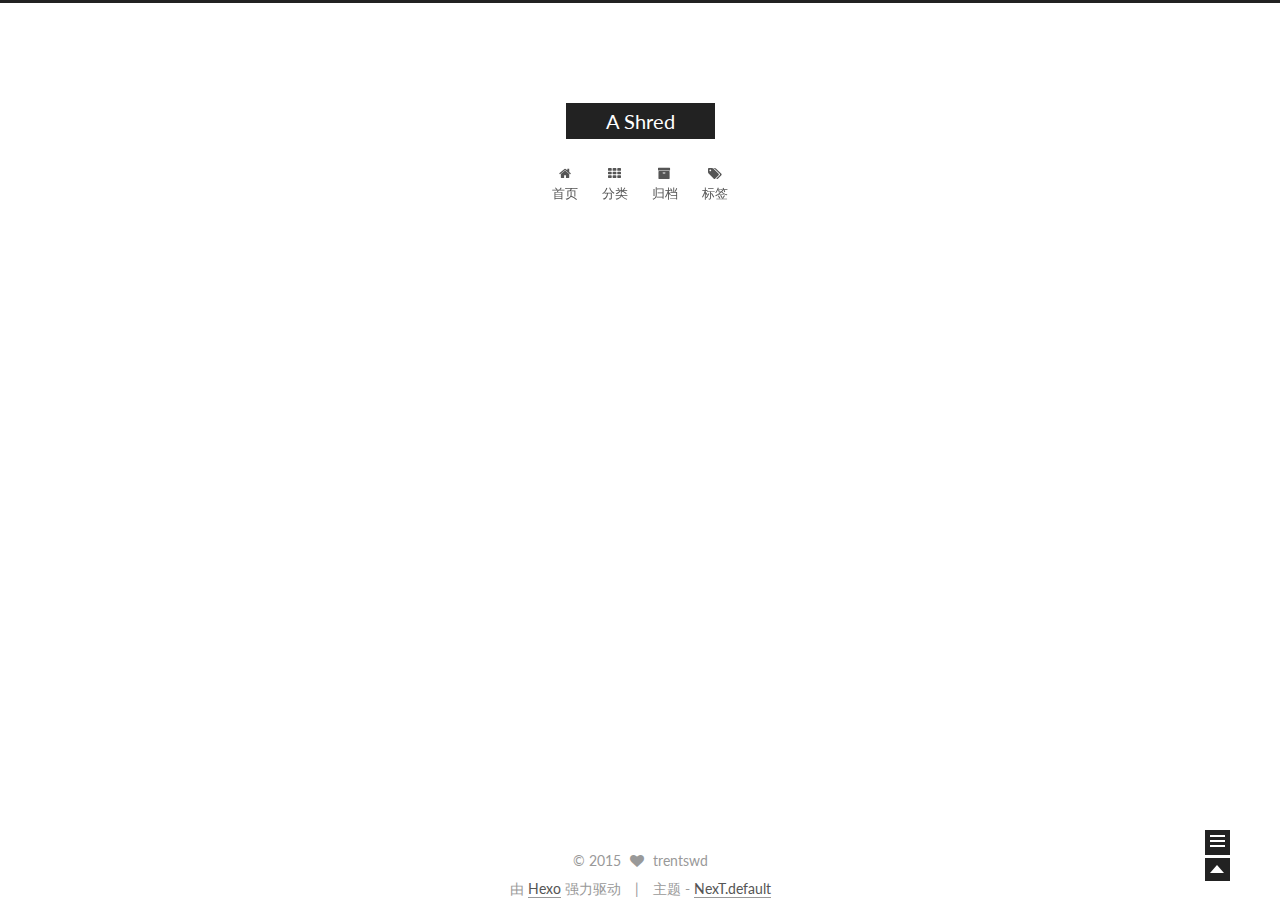
==== commit a6c1755d: "add analytics code" ====
--- a/index.html
+++ b/index.html
@@ -90,6 +90,25 @@
   
 
 
+<script>
+  (function(i,s,o,g,r,a,m){i['GoogleAnalyticsObject']=r;i[r]=i[r]||function(){
+            (i[r].q=i[r].q||[]).push(arguments)},i[r].l=1*new Date();a=s.createElement(o),
+          m=s.getElementsByTagName(o)[0];a.async=1;a.src=g;m.parentNode.insertBefore(a,m)
+  })(window,document,'script','//www.google-analytics.com/analytics.js','ga');
+  ga('create', 'UA-70885837-1', 'auto');
+  ga('send', 'pageview');
+</script>
+
+
+  <script type="text/javascript">
+    var _hmt = _hmt || [];
+    (function() {
+      var hm = document.createElement("script");
+      hm.src = "//hm.baidu.com/hm.js?877e88a850eae02a813f11dfb8af6657";
+      var s = document.getElementsByTagName("script")[0];
+      s.parentNode.insertBefore(hm, s);
+    })();
+  </script>
 
 
 
@@ -232,7 +251,7 @@
         <div class="post-meta">
           <span class="post-time">
             发表于
-            <time itemprop="dateCreated" datetime="2015-12-01T23:31:59+09:00" content="2015-12-01">
+            <time itemprop="dateCreated" datetime="2015-12-01T22:31:59+08:00" content="2015-12-01">
               2015-12-01
             </time>
           </span>
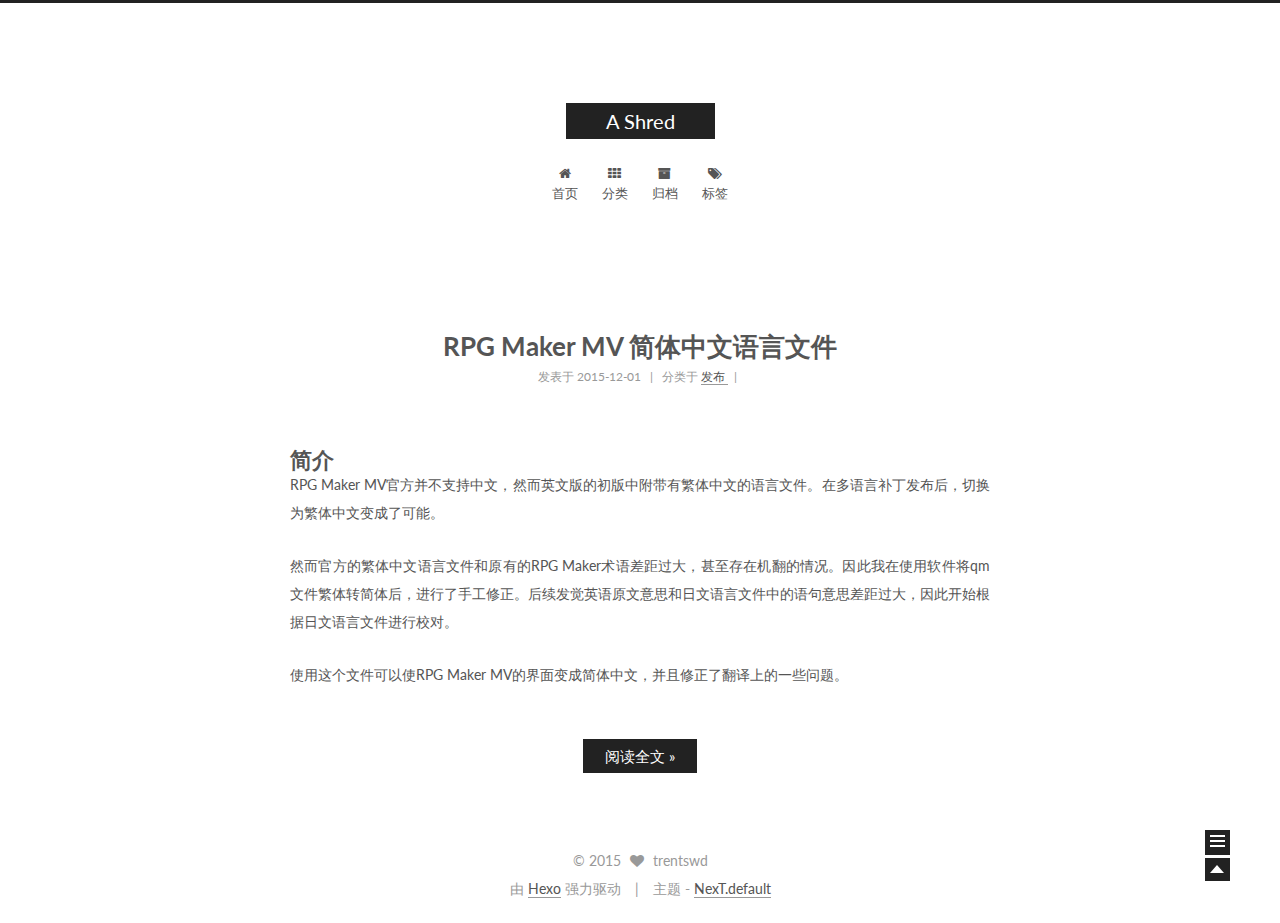
==== commit e9cc382a: "remove motion" ====
--- a/index.html
+++ b/index.html
@@ -1,5 +1,5 @@
 <!doctype html>
-<html class="theme-next   use-motion ">
+<html class="theme-next ">
 <head>
   <meta charset="UTF-8"/>
 <meta http-equiv="X-UA-Compatible" content="IE=edge,chrome=1" />
@@ -69,7 +69,7 @@
   var CONFIG = {
     scheme: 'default',
     sidebar: 'post',
-    motion: true
+    motion: false
   };
 </script>
 
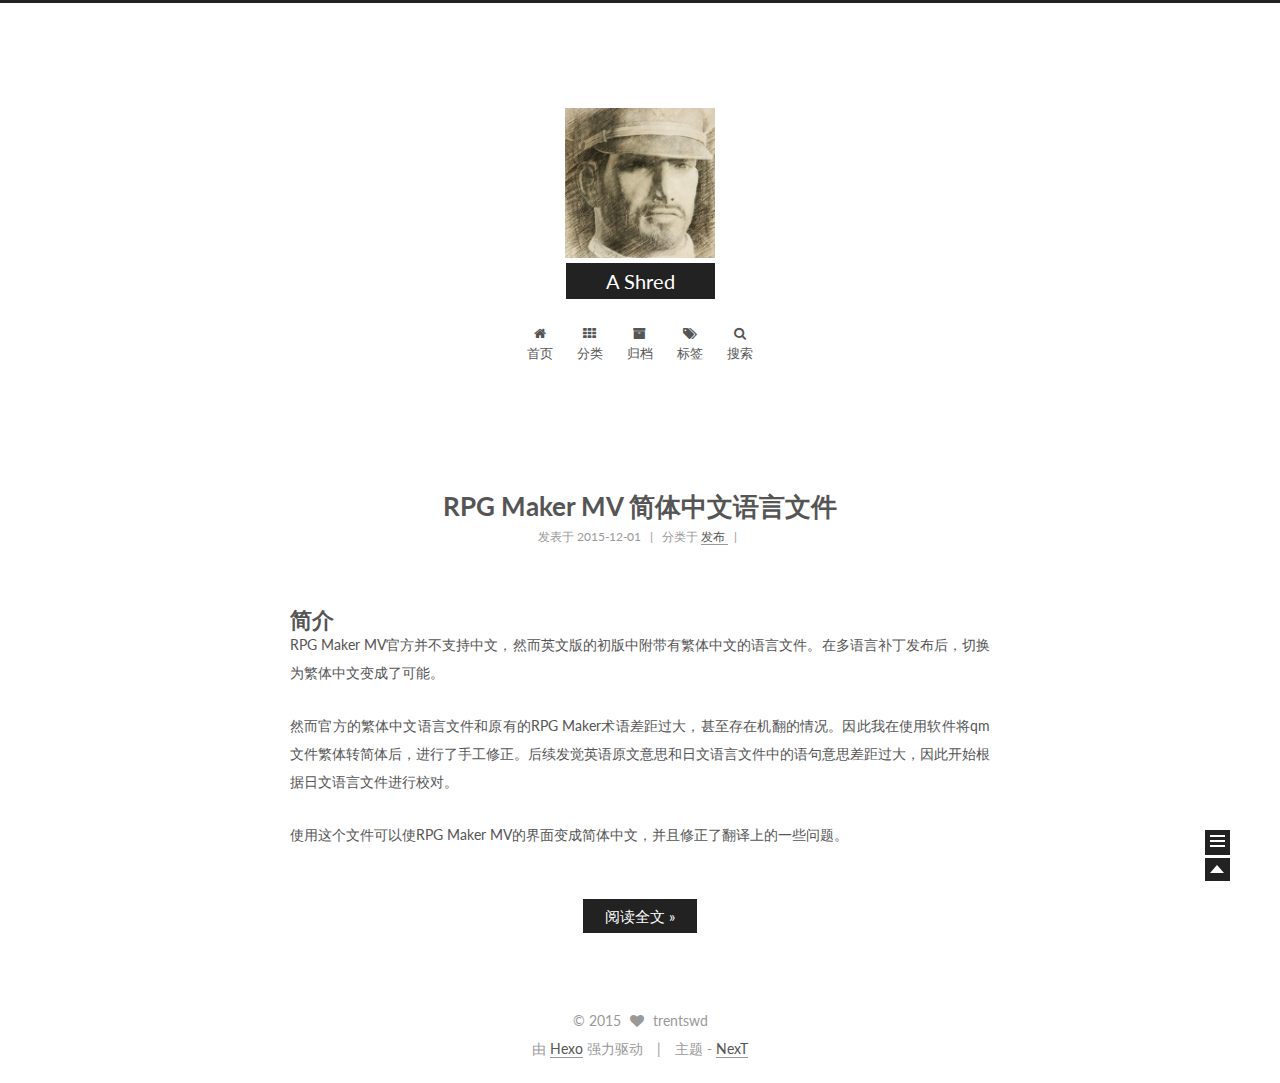
==== commit 97d58185: "update swifetype" ====
--- a/index.html
+++ b/index.html
@@ -67,7 +67,7 @@
 
 <script type="text/javascript" id="hexo.configuration">
   var CONFIG = {
-    scheme: 'default',
+    scheme: '',
     sidebar: 'post',
     motion: false
   };
@@ -121,6 +121,13 @@
     <header id="header" class="header" itemscope itemtype="http://schema.org/WPHeader">
       <div class="header-inner"><div class="site-meta ">
   
+    <div class="site-meta-headline">
+      <a>
+        <img class="custom-logo-image" src="/media/img/avatar.jpg"
+             alt="A Shred"/>
+      </a>
+    </div>
+  
 
   <div class="custom-logo-site-title">
     <a href="/"  class="brand" rel="start">
@@ -144,7 +151,7 @@
   
 
   
-    <ul id="menu" class="menu ">
+    <ul id="menu" class="menu menu-left">
       
         
         <li class="menu-item menu-item-home">
@@ -189,9 +196,35 @@
 
       
       
+        <li class="menu-item menu-item-search">
+          <a href="#" class="st-search-show-outputs">
+            
+              <i class="menu-item-icon fa fa-search fa-fw"></i> <br />
+            
+            搜索
+          </a>
+        </li>
+      
     </ul>
   
 
+  
+    <div class="site-search">
+      
+  
+
+<script type="text/javascript">
+  (function(w,d,t,u,n,s,e){w['SwiftypeObject']=n;w[n]=w[n]||function(){
+    (w[n].q=w[n].q||[]).push(arguments);};s=d.createElement(t);
+    e=d.getElementsByTagName(t)[0];s.async=1;s.src=u;e.parentNode.insertBefore(s,e);
+  })(window,document,'script','//s.swiftypecdn.com/install/v2/st.js','_st');
+
+  _st('install', 'dhM33SUhCFsckK1WDZdH','2.0.0');
+</script>
+
+
+
+    </div>
   
 </nav>
 
@@ -251,7 +284,7 @@
         <div class="post-meta">
           <span class="post-time">
             发表于
-            <time itemprop="dateCreated" datetime="2015-12-01T22:31:59+08:00" content="2015-12-01">
+            <time itemprop="dateCreated" datetime="2015-12-01T23:31:59+08:00" content="2015-12-01">
               2015-12-01
             </time>
           </span>
@@ -437,7 +470,7 @@
 <div class="theme-info">
   主题 -
   <a class="theme-link" href="https://github.com/iissnan/hexo-theme-next">
-    NexT.default
+    NexT
   </a>
 </div>
 
--- a/css/main.css
+++ b/css/main.css
@@ -965,7 +965,7 @@
   width: 4px;
   height: 4px;
   border-radius: 50%;
-  background: #9ac82a;
+  background: #d552df;
 }
 .sidebar-nav {
   margin: 0 0 20px;
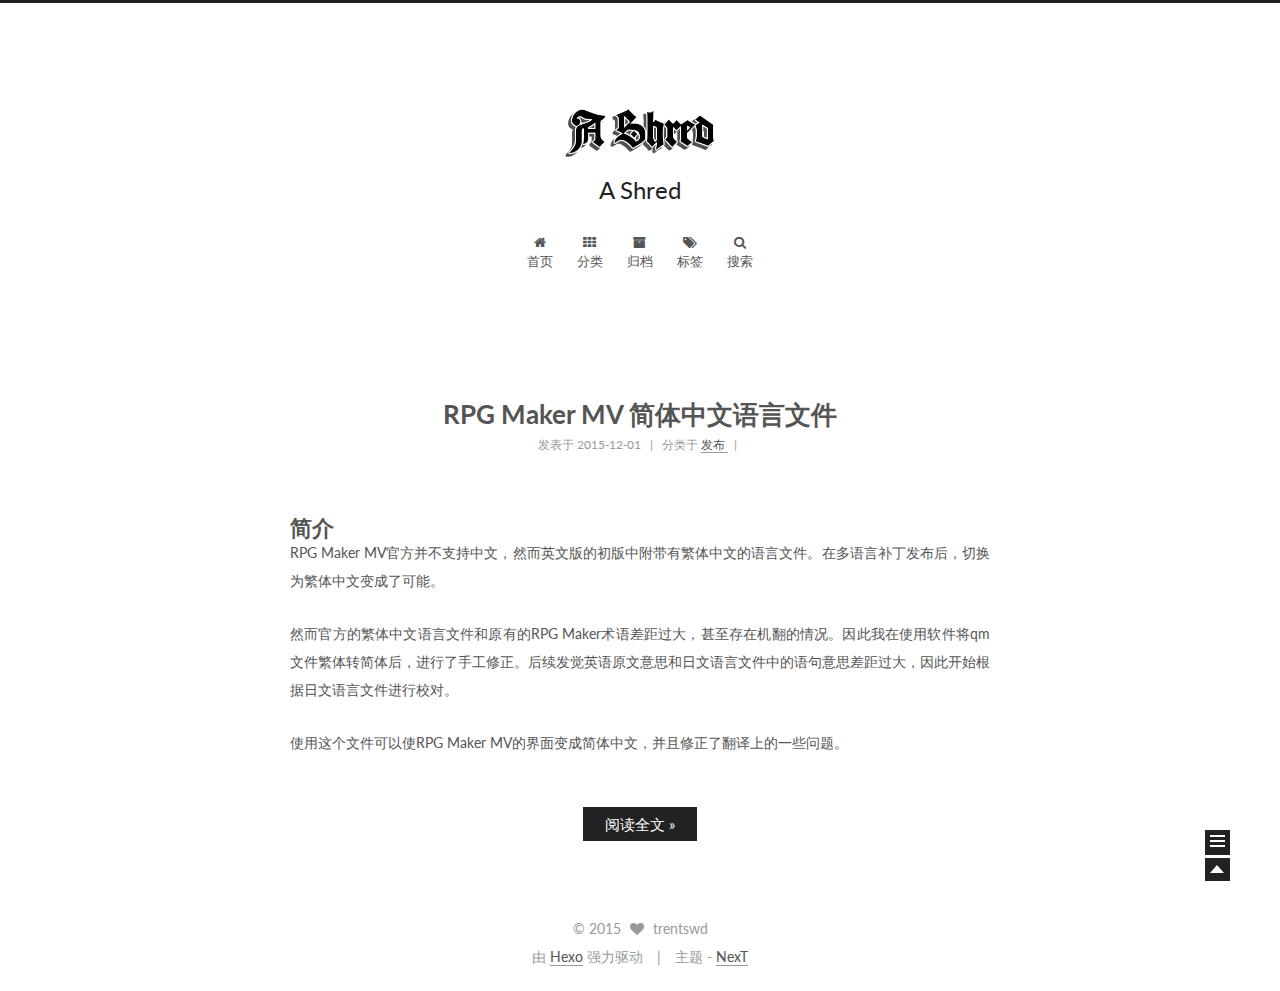
==== commit c24dd2e2: "update logo" ====
--- a/index.html
+++ b/index.html
@@ -119,11 +119,11 @@
     <div class="headband"></div>
 
     <header id="header" class="header" itemscope itemtype="http://schema.org/WPHeader">
-      <div class="header-inner"><div class="site-meta ">
+      <div class="header-inner"><div class="site-meta custom-logo">
   
     <div class="site-meta-headline">
       <a>
-        <img class="custom-logo-image" src="/media/img/avatar.jpg"
+        <img class="custom-logo-image" src="/logo.png"
              alt="A Shred"/>
       </a>
     </div>
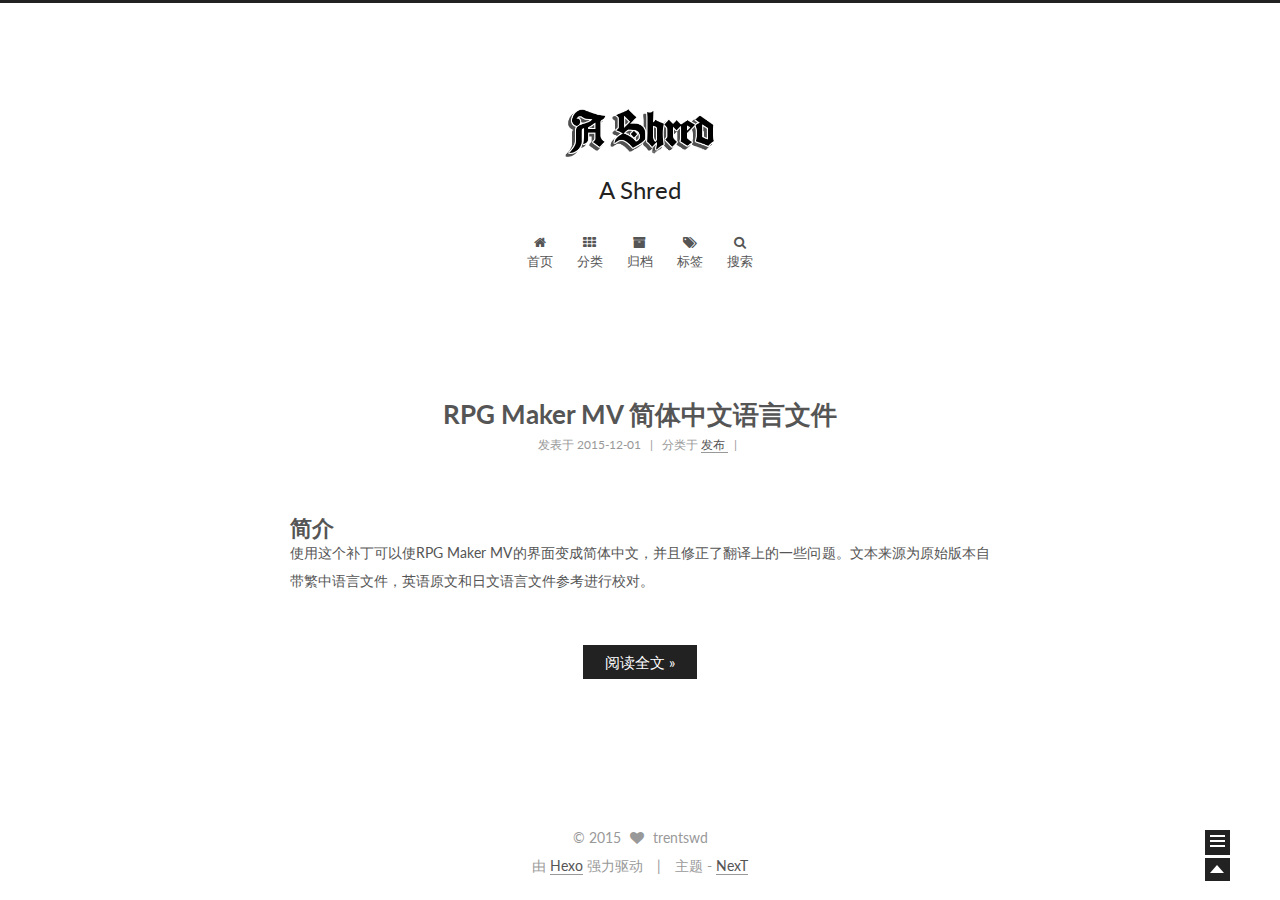
==== commit 314dda78: "update to pages" ====
--- a/index.html
+++ b/index.html
@@ -331,9 +331,7 @@
 
       
         
-          <h1 id="简介">简介</h1><p>RPG Maker MV官方并不支持中文，然而英文版的初版中附带有繁体中文的语言文件。在多语言补丁发布后，切换为繁体中文变成了可能。</p>
-<p>然而官方的繁体中文语言文件和原有的RPG Maker术语差距过大，甚至存在机翻的情况。因此我在使用软件将qm文件繁体转简体后，进行了手工修正。后续发觉英语原文意思和日文语言文件中的语句意思差距过大，因此开始根据日文语言文件进行校对。</p>
-<p>使用这个文件可以使RPG Maker MV的界面变成简体中文，并且修正了翻译上的一些问题。<br>
+          <h1 id="简介">简介</h1><p>使用这个补丁可以使RPG Maker MV的界面变成简体中文，并且修正了翻译上的一些问题。文本来源为原始版本自带繁中语言文件，英语原文和日文语言文件参考进行校对。<br>
           <div class="post-more-link text-center">
             <a class="btn" href="/2015/12/01/rpg-makar-mv-zh-cn/#more" rel="contents">
               阅读全文 &raquo;
--- a/css/main.css
+++ b/css/main.css
@@ -965,7 +965,7 @@
   width: 4px;
   height: 4px;
   border-radius: 50%;
-  background: #d552df;
+  background: #83f9b6;
 }
 .sidebar-nav {
   margin: 0 0 20px;
